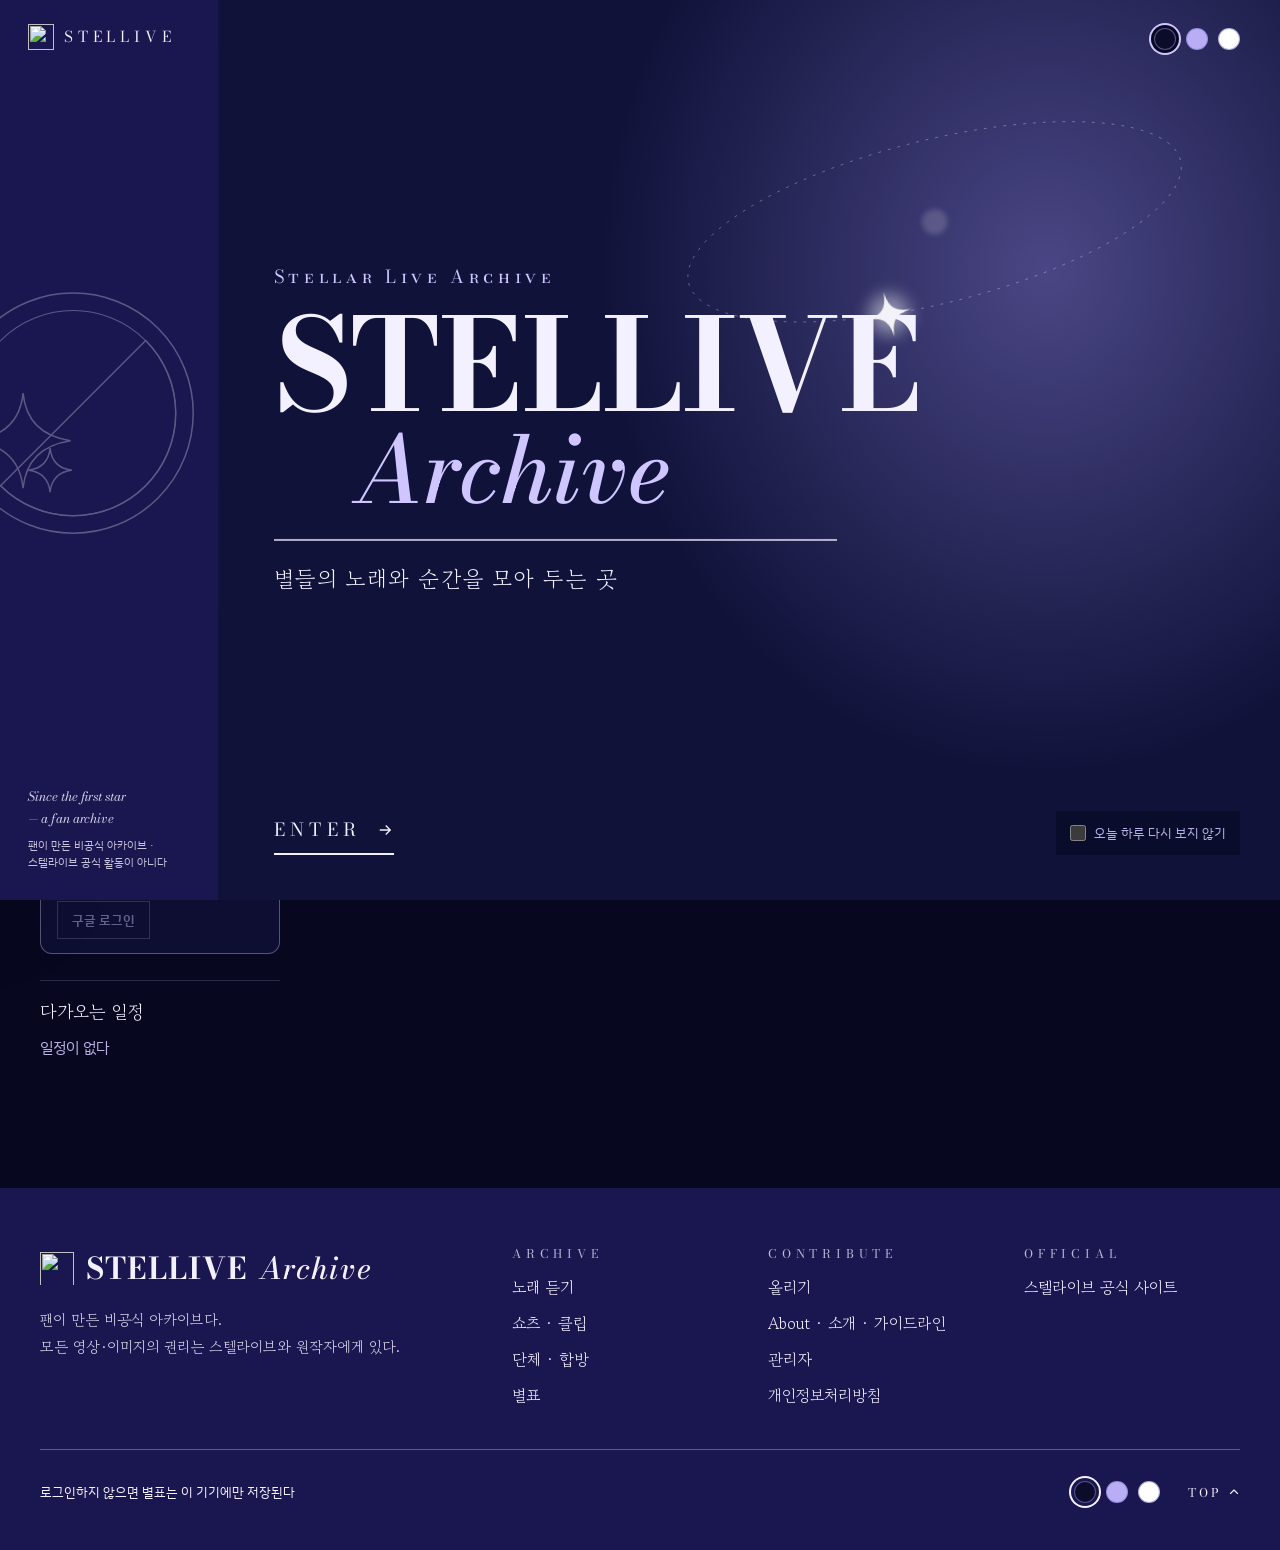
==== index.html @ 8ef8c1c8 "Stars: download starred songs as mp3 zip with m3u8 playlist Co-Authored-By: Claude Opus 5.5 <noreply" ====
<!DOCTYPE html>
<html lang="ko">
<head>
<meta charset="utf-8">
<meta name="viewport" content="width=device-width, initial-scale=1, viewport-fit=cover">
<title>STELLIVE ARCHIVE</title>
<meta name="description" content="팬이 만든 비공식 스텔라이브 아카이브 — 멤버별 커버곡 · 오리곡 · 클립 · 팬아트">
<meta name="theme-color" content="#070820">
<link rel="icon" href="assets/logo.svg" type="image/svg+xml">
<link rel="preconnect" href="https://fonts.googleapis.com">
<link rel="preconnect" href="https://fonts.gstatic.com" crossorigin>
<link href="https://fonts.googleapis.com/css2?family=Bodoni+Moda:ital,opsz,wght@0,6..96,400..900;1,6..96,400..900&family=Gowun+Batang:wght@400;700&family=IBM+Plex+Sans+KR:wght@400;500;600&family=Noto+Sans+KR:wght@400;500;700&display=swap" rel="stylesheet">
<link rel="stylesheet" href="assets/style.css">
<script src="config.js"></script>
<script src="js/common.js"></script>
</head>
<body>
<canvas id="sky" aria-hidden="true"></canvas>
<div id="npGlow" aria-hidden="true"><i></i><i></i></div>

<!-- 첫 화면 (하루 한 번) -->
<section id="intro" hidden aria-label="첫 화면">
  <div class="in-wall">
    <div class="in-brand"><img src="assets/logo.svg" data-img="logo" data-ei="images.logo" data-pos="logo.intro" alt=""><span data-t="brand.name"></span></div>
    <img class="in-crest" id="introCrestImg" alt="" aria-hidden="true" data-ei="images.crest" data-pos="crest" hidden>
    <svg class="in-crest" id="introCrestSvg" data-ei="images.crest" data-pos="crest" viewBox="0 0 100 100" aria-hidden="true"><g fill="none" stroke="currentColor" stroke-width=".6"><circle cx="50" cy="50" r="48"/><circle cx="50" cy="50" r="41" stroke-width=".4"/><path d="M79 21A41 41 0 1 1 21 79Z"/><path d="M30 42Q31.6 58.4 49 61 31.6 63.6 30 80 28.4 63.6 10.5 61 28.4 58.4 30 42Z"/><path d="M40.8 64Q41.6 71.9 49.5 72.8 41.6 73.7 40.8 81.6 40 73.7 32.1 72.8 40 71.9 40.8 64Z"/></g></svg>
    <div class="in-foot">
      <em data-t="intro.wallEn"></em>
      <small data-t="intro.wallKo"></small>
    </div>
  </div>
  <div class="in-sky" id="introSky" data-ei="images.intro"></div>
  <!-- 공전하는 별: 앞(아래)으로 올 때 커지고 밝게, 뒤(위)로 갈 때 작고 흐리게 -->
  <svg class="in-orbit" id="introOrbit" viewBox="0 0 400 200" aria-hidden="true">
    <defs><path id="orbitPath" d="M20 100A180 58 0 1 0 380 100A180 58 0 1 0 20 100"/></defs>
    <use href="#orbitPath" class="orb-line"/>
    <circle class="orb-core" cx="200" cy="100" r="9"/>
    <g>
      <animateMotion dur="16s" repeatCount="indefinite"><mpath href="#orbitPath"/></animateMotion>
      <g>
        <animateTransform attributeName="transform" type="scale" dur="16s" repeatCount="indefinite" values=".7;1.35;.7;.45;.7" keyTimes="0;.25;.5;.75;1" calcMode="spline" keySplines=".4 0 .6 1;.4 0 .6 1;.4 0 .6 1;.4 0 .6 1"/>
        <animate attributeName="opacity" dur="16s" repeatCount="indefinite" values=".75;1;.75;.35;.75" keyTimes="0;.25;.5;.75;1"/>
        <circle class="orb-glow" r="13"/>
        <path class="orb-star" transform="scale(1.45)" d="M0-9C.5-2.5 2.5-.5 9 0 2.5.5.5 2.5 0 9-.5 2.5-2.5.5-9 0-2.5-.5-.5-2.5 0-9Z"/>
      </g>
    </g>
  </svg>
  <div class="in-dots" id="introDots"></div>
  <div class="in-type">
    <span class="sc" data-t="intro.kicker"></span>
    <span class="in-title" data-t="intro.title"></span>
    <span class="in-sub" data-t="intro.sub"></span>
    <i class="in-rule"></i>
    <span class="in-ko" data-t="intro.ko"></span>
  </div>
  <button type="button" class="in-enter" id="enterBtn"><span data-t="intro.enter"></span>
    <svg viewBox="0 0 24 24" aria-hidden="true"><path d="M5 12h14M13 6l6 6-6 6" fill="none" stroke="currentColor" stroke-width="1.8"/></svg>
  </button>
  <label class="in-skip"><input type="checkbox" id="skipToday"><span data-t="intro.skip"></span></label>
</section>

<!-- 왼쪽 벽에 마우스를 대면 목차가 나온다 -->
<div class="edge edge-left" id="edgeLeft" aria-hidden="true"></div>
<button type="button" class="index-tab" id="indexTab" aria-label="목차 열기" aria-controls="drawer"><span data-t="nav.title"></span></button>
<aside id="drawer" aria-label="목차"></aside>

<!-- 위 링크 줄: 오른쪽 위 ☰ 로 연다 -->
<header id="topbar">
  <button type="button" class="icon-btn menu-btn" id="menuBtn" aria-label="목차 열기">
    <svg viewBox="0 0 24 24"><path fill="none" stroke="currentColor" stroke-width="2" stroke-linecap="round" d="M4 7h16M4 12h16M4 17h16"/></svg>
  </button>
  <a class="tb-brand" href="#/"><img src="assets/logo.svg" data-img="logo" alt=""><span data-t="brand.name"></span></a>
  <nav class="tb-links" id="tbLinks"></nav>
  <button type="button" class="btn sm solid tb-up" data-upload="{}" data-t="nav.upload"></button>
</header>

<!-- 왼쪽 위 로고: 누르면 홈 -->
<a class="home-logo" href="#/" aria-label="홈으로"><img src="assets/logo.svg" data-img="logo" data-ei="images.logo" data-pos="logo.home" alt=""></a>

<div class="corner" id="corner">
  <span id="cornerDots"></span>
  <button type="button" class="btn sm line" id="introBtn" title="첫 화면 다시 보기">
    <svg viewBox="0 0 24 24" aria-hidden="true"><path d="M12 2.5c.5 4.8 2.7 8 9.5 9.5-6.8 1.5-9 4.7-9.5 9.5-.5-4.8-2.7-8-9.5-9.5 6.8-1.5 9-4.7 9.5-9.5z" fill="none" stroke="currentColor" stroke-width="1.6" stroke-linejoin="round"/></svg>
    <b data-t="nav.intro"></b>
  </button>
  <button type="button" class="btn sm line burger" id="topBtn" aria-label="링크 줄 열기" aria-expanded="false" aria-controls="topbar">
    <svg viewBox="0 0 24 24" aria-hidden="true"><path fill="none" stroke="currentColor" stroke-width="2" stroke-linecap="round" d="M4 7h16M4 12h16M4 17h16"/></svg>
  </button>
</div>

<main id="view"></main>

<!-- 영상 창 -->
<div id="stage" data-view="mini" data-kind="">
  <div class="stage-bar">
    <button type="button" data-s="page" title="노래 창" aria-label="노래 창으로 크게 보기">⛶</button>
    <button type="button" data-s="big" title="크게" aria-label="크게">⤢</button>
    <button type="button" data-s="mini" title="작게" aria-label="작게">▭</button>
    <button type="button" data-s="hidden" title="숨기기 (소리는 계속)" aria-label="숨기기">—</button>
  </div>
  <div class="stage-body">
    <div id="ytWrap"><div id="ytHost"></div></div>
    <video playsinline controls></video>
    <iframe allow="autoplay; encrypted-media" allowfullscreen title="드라이브 미리보기"></iframe>
    <div class="stage-cover" aria-hidden="true"></div>
  </div>
</div>

<!-- 아래 플레이어 -->
<div id="player" hidden>
  <input id="pSeek" type="range" min="0" max="1000" value="0" aria-label="재생 위치">
  <div class="p-row">
    <div class="p-now">
      <button type="button" id="pThumb" data-p="page" aria-label="노래 창 열기"></button>
      <div data-p="page" class="p-txt"><b id="pTitle"></b><small id="pSub"></small></div>
      <button type="button" class="icon-btn" data-p="fav" title="별표"></button>
    </div>
    <div class="p-ctl">
      <button type="button" class="icon-btn" data-p="shuffle" title="랜덤" aria-label="랜덤"></button>
      <button type="button" class="icon-btn" data-p="prev" title="이전" aria-label="이전"></button>
      <button type="button" class="icon-btn big" data-p="toggle" title="재생/일시정지" aria-label="재생/일시정지"></button>
      <button type="button" class="icon-btn" data-p="next" title="다음" aria-label="다음"></button>
      <button type="button" class="icon-btn on" data-p="repeat" title="전체 반복" aria-label="반복"></button>
    </div>
    <div class="p-side">
      <span id="pSrc"></span>
      <button type="button" class="chip-btn" data-p="prefer"></button>
      <span id="pTime"></span>
      <button type="button" class="icon-btn" data-p="page" title="노래 창" aria-label="노래 창"></button>
      <button type="button" class="icon-btn on" data-p="hide" title="영상 창 보이기/숨기기" aria-label="영상 창"></button>
      <button type="button" class="icon-btn" data-p="queue" title="재생 목록" aria-label="재생 목록"></button>
      <button type="button" class="icon-btn" data-p="close" title="노래 끄고 내리기" aria-label="노래 끄고 내리기"></button>
    </div>
  </div>
</div>
<div id="queue"><div class="q-head"><b data-t="player.queue"></b><span></span></div><ol></ol></div>

<!-- 댓글 창 (쇼츠 · 클립) -->
<aside id="cmPanel" hidden aria-label="댓글"></aside>

<!-- 보기 창 -->
<div class="modal" id="viewer" hidden>
  <div class="modal-box wide" role="dialog" aria-modal="true" aria-label="보기">
    <button type="button" class="icon-btn close" data-close aria-label="닫기"></button>
    <div class="viewer-body"></div>
    <div class="viewer-foot"></div>
  </div>
</div>

<!-- 올리기 창 -->
<div class="modal" id="upload" hidden>
  <form class="modal-box" autocomplete="off" role="dialog" aria-modal="true" aria-labelledby="upH">
    <button type="button" class="icon-btn close" data-close aria-label="닫기"></button>
    <h2 id="upH"><span class="sc">Upload</span><span data-t="upload.title"></span></h2>
    <p class="hint" id="upHint"></p>
    <p class="hint quota" id="upQuota"></p>

    <div class="field"><span data-t="upload.kind"></span><div class="chips" id="upKind"></div></div>
    <div class="field"><span><span data-t="upload.members"></span> <em data-t="upload.membersNote"></em></span><div class="chips" id="upMembers"></div></div>
    <label class="field"><span><span data-t="upload.group"></span> <em data-t="upload.groupNote"></em></span><select id="upGroup"></select></label>
    <label class="field"><span data-t="upload.titleField"></span><input id="upTitle" data-tp="upload.titlePh"></label>

    <fieldset class="sources">
      <legend><span data-t="upload.where"></span> <em data-t="upload.whereNote"></em></legend>
      <label class="field"><span><span data-t="upload.link"></span> <em data-t="upload.linkNote"></em></span><input id="upUrl" type="url" placeholder="https://"></label>
      <label class="field drop"><input id="upFile" type="file" accept="video/*,audio/*,image/*"><span class="drop-txt" data-t="upload.drop"></span></label>
      <label class="field"><span><span data-t="upload.alt"></span> <em data-t="upload.altNote"></em></span><input id="upAlt" type="url" placeholder="https://drive.google.com/file/d/…"></label>
    </fieldset>

    <p class="hint small"><a href="#/about" data-t="upload.rules"></a></p>
    <div class="modal-actions">
      <span class="grow" id="upStatus"></span>
      <button type="submit" class="btn solid" id="upSubmit" data-t="upload.submit"></button>
    </div>
  </form>
</div>

<script src="js/texts.js"></script>
<script src="js/guide.js"></script>
<script src="js/player.js"></script>
<script src="js/dl.js"></script>
<script src="js/app.js"></script>
<script src="js/edit.js"></script>
</body>
</html>
---- assets/style.css ----
/* ══ STELLIVE ARCHIVE ═══════════════════════════════════════
   글꼴: Bodoni Moda (영문·숫자) · Gowun Batang (한글 제목) · IBM Plex Sans KR (본문)
   테마: html[data-theme] = dark(밤하늘) | lavender(라벤더) | white(하양)
   ══════════════════════════════════════════════════════════ */

:root, [data-theme="dark"] {
  --bg: #070820; --fg: #f3f0ff; --dim: #b9b2e6; --mute: #8f88c4; --accent: #cfc6ff;
  --panel: #11123a; --tile: #1f1f52; --line: rgba(207,198,255,.18); --line2: rgba(243,240,255,.32);
  --wall: #1a1650; --wall-fg: #f3f0ff; --btn: #cfc6ff; --btn-fg: #070820;
  --bar: rgba(10,11,38,.95); --today: rgba(207,198,255,.12); --scrim: rgba(7,8,32,.6);
  --star: 255,255,255; --star2: 200,190,255;
  --sky: radial-gradient(60% 80% at 78% 30%, rgba(169,155,255,.38), transparent 70%), #10123a;
  --ink: #ffffff;
  color-scheme: dark;
}
[data-theme="lavender"] {
  --bg: #ebe7ff; --fg: #1d1850; --dim: #423c7c; --mute: #4f4a8a; --accent: #5b4fd6;
  --panel: #f6f4ff; --tile: #dcd6fa; --line: rgba(29,24,80,.16); --line2: rgba(29,24,80,.34);
  --wall: #5e50cf; --wall-fg: #ffffff; --btn: #5e50cf; --btn-fg: #ffffff;
  --bar: rgba(240,237,255,.96); --today: rgba(94,80,207,.14); --scrim: rgba(29,24,80,.45);
  --star: 255,255,255; --star2: 140,125,235;
  --sky: linear-gradient(180deg, #a99bf2 0%, #8fb0ee 60%, #c9d4f7 100%);
  --ink: #000000;
  color-scheme: light;
}
[data-theme="white"] {
  --bg: #fcfbff; --fg: #16143a; --dim: #46427a; --mute: #55518a; --accent: #5b4fd6;
  --panel: #f4f2fb; --tile: #ebe8f6; --line: rgba(22,20,58,.12); --line2: rgba(22,20,58,.28);
  --wall: #5e50cf; --wall-fg: #ffffff; --btn: #5e50cf; --btn-fg: #ffffff;
  --bar: rgba(255,255,255,.96); --today: rgba(94,80,207,.08); --scrim: rgba(22,20,58,.45);
  --star: 169,155,255; --star2: 120,110,230;
  --sky: linear-gradient(180deg, #9a8df0 0%, #84a6ec 60%, #b9c8f6 100%);
  --ink: #000000;
  color-scheme: light;
}
:root {
  --bodoni: 'Bodoni Moda', 'Times New Roman', serif;
  --batang: 'Gowun Batang', serif;
  --sans: 'IBM Plex Sans KR', system-ui, sans-serif;
  --gothic: 'Malgun Gothic', '맑은 고딕', 'Apple SD Gothic Neo', 'Noto Sans KR', sans-serif;
  --player: 0px;
}
body.has-player { --player: 84px; }

/* 테마 전환: 새 테마가 누른 곳에서 부드러운 가장자리의 원으로 번진다 */
@property --vt-r { syntax: '<length>'; inherits: true; initial-value: 0px; }
::view-transition-old(root), ::view-transition-new(root) { animation: none; mix-blend-mode: normal; }
::view-transition-new(root) {
  -webkit-mask-image: radial-gradient(circle at var(--vt-x, 50%) var(--vt-y, 50%), #000 calc(var(--vt-r) - 220px), transparent var(--vt-r));
          mask-image: radial-gradient(circle at var(--vt-x, 50%) var(--vt-y, 50%), #000 calc(var(--vt-r) - 220px), transparent var(--vt-r));
  animation: theme-spread 1.1s cubic-bezier(.45, 0, .25, 1) forwards;
}
@keyframes theme-spread { from { --vt-r: 0px; } to { --vt-r: var(--vt-end, 150vmax); } }

* { box-sizing: border-box; margin: 0; padding: 0; }
html { scroll-behavior: smooth; overflow-x: clip; }
body {
  /* Bodoni 는 글자가 클수록 가는 선이 더 가늘어진다(광학 크기). 작은 글자용 모양으로 고정해 가는 선을 굵게 — 4가 1처럼 안 보이게 */
  font-variation-settings: 'opsz' 10;
  background: var(--bg); color: var(--fg);
  font-family: var(--sans); font-size: 15px; line-height: 1.6;
  -webkit-font-smoothing: antialiased; min-height: 100vh; overflow-x: hidden;
  transition: background-color .3s, color .3s;
}
a { color: inherit; text-decoration: none; }
button { font: inherit; color: inherit; background: none; border: 0; cursor: pointer; }
img { display: block; max-width: 100%; }
svg { width: 1em; height: 1em; display: block; flex: none; }
input, select, textarea { font: inherit; color: inherit; }
[hidden] { display: none !important; }
:focus-visible { outline: 2px solid var(--accent); outline-offset: 2px; }
.grow { flex: 1; }
.muted { color: var(--dim); }

/* 글자 */
.sc { font-family: var(--bodoni); font-variant: small-caps; letter-spacing: .26em; font-size: 14px; color: var(--accent); display: block; }
.kk { font-family: var(--bodoni); font-size: 12px; letter-spacing: .4em; color: var(--dim); }
.bd { font-family: var(--bodoni); }
.it { font-family: var(--bodoni); font-style: italic; }
.ko { font-family: var(--batang); }
.heavy { font-weight: 700; font-variation-settings: 'opsz' 10; }

#sky { position: fixed; inset: 0; width: 100vw; height: 100vh; z-index: -1; pointer-events: none; }

/* ── 버튼 ── */
.btn {
  display: inline-flex; align-items: center; justify-content: center; gap: 8px;
  min-height: 44px; padding: 0 20px; font-weight: 600; font-size: 14px; white-space: nowrap;
  border: 1px solid var(--line2); transition: background .15s, color .15s, transform .1s;
}
.btn:hover { background: var(--today); }
.btn:active { transform: scale(.98); }
.btn.sm { min-height: 38px; padding: 0 14px; font-size: 13px; }
.btn.solid { background: var(--btn); color: var(--btn-fg); border-color: var(--btn); }
.btn.solid:hover { filter: brightness(1.08); }
.btn.line b { font-family: var(--bodoni); font-weight: 400; letter-spacing: .24em; font-size: 12px; }
.btn.line span { font-size: 12px; font-weight: 400; }
.btn:disabled { opacity: .5; cursor: default; }
.btn svg { font-size: 15px; }
.icon-btn { display: inline-grid; place-items: center; width: 40px; height: 40px; border-radius: 50%; color: var(--dim); font-size: 18px; transition: background .15s, color .15s; }
.icon-btn:hover { background: var(--today); color: var(--fg); }
.icon-btn.sm { width: 34px; height: 34px; font-size: 15px; }
.icon-btn.on { color: var(--accent); }

/* 테마 동그라미 */
.dots { display: inline-flex; align-items: center; gap: 10px; }
.dot { width: 22px; height: 22px; border-radius: 50%; border: 1px solid rgba(128,120,200,.6); transition: box-shadow .2s, transform .2s; }
.dot:hover { transform: scale(1.12); }
.dot[aria-pressed="true"] { box-shadow: 0 0 0 3px var(--bg), 0 0 0 5px var(--accent); }
.dot-dark { background: #0b0c2a; }
.dot-lavender { background: #b9aef5; }
.dot-white { background: #ffffff; }

/* ══ 첫 화면 ══ */
#intro {
  position: fixed; inset: 0; z-index: 90; display: flex; overflow: hidden;
  background: var(--bg); color: var(--fg); min-height: 520px;
  transition: transform 1.4s cubic-bezier(.65,0,.35,1), opacity 1.2s ease;
}
#intro.leaving { transform: translateX(-40%); opacity: 0; pointer-events: none; }
.in-wall {
  width: clamp(180px, 17vw, 320px); flex: none; position: relative; overflow: hidden;
  background: var(--wall); color: var(--wall-fg);
  display: flex; flex-direction: column; justify-content: space-between; padding: 24px 28px 28px;
}
.in-brand { display: flex; align-items: center; gap: 10px; font-family: var(--bodoni); font-size: 15px; letter-spacing: .32em; }
.in-brand img { width: 26px; height: 26px; }
.in-crest { position: absolute; left: -24%; top: 32%; width: 115%; height: auto; opacity: .3; pointer-events: none; }
.in-foot { display: flex; flex-direction: column; gap: 8px; position: relative; }
.in-foot em { font-family: var(--bodoni); font-size: 13px; line-height: 1.7; opacity: .85; }
.in-foot small { font-size: 11px; line-height: 1.6; opacity: .8; }
.in-sky { flex: 1; position: relative; background: var(--sky); background-size: cover; background-position: center; }
[data-theme="white"] .in-sky:not(.has-img) { background: radial-gradient(55% 60% at 80% 35%, rgba(169,155,255,.18), transparent 70%), #fcfbff; }
.in-sky.has-img::after { content: ''; position: absolute; inset: 0; background: linear-gradient(90deg, var(--scrim), transparent 60%); }
.in-dots { position: absolute; right: 40px; top: 28px; z-index: 2; }
.in-orbit { position: absolute; right: 5%; top: 9%; width: min(44vw, 78vh); height: auto; transform: rotate(-14deg); pointer-events: none; color: var(--accent); overflow: visible; }
[data-theme="dark"] .in-orbit, [data-theme="lavender"] .in-orbit { color: #fff; }
.orb-line { fill: none; stroke: currentColor; stroke-width: .6; stroke-dasharray: 2 5; opacity: .35; }
.orb-core { fill: currentColor; opacity: .16; filter: blur(2px); }
.orb-glow { fill: currentColor; opacity: .18; filter: blur(4px); }
.orb-star { fill: currentColor; filter: drop-shadow(0 0 4px currentColor); }
#intro.leaving .in-orbit { opacity: 0; transition: opacity .6s; }
@media (max-width: 820px) { .in-orbit { width: 80vw; right: -6%; top: 6%; } }
.in-type {
  --t: min(10vw, 19vh);
  position: absolute; left: calc(clamp(180px, 17vw, 320px) + 56px); top: 50%; transform: translateY(-56%);
  display: flex; flex-direction: column; z-index: 1;
}
.in-type .sc { font-size: max(14px, min(1.4vw, 2.6vh)); }
.in-title { font-family: var(--bodoni); font-weight: 700; font-variation-settings: 'opsz' 10; font-size: var(--t); line-height: .92; letter-spacing: -.005em; margin-top: 1.6vh; }
.in-sub { font-family: var(--bodoni); font-style: italic; font-weight: 500; font-variation-settings: 'opsz' 10; font-size: calc(var(--t) * .72); line-height: 1; color: var(--accent); margin-left: calc(var(--t) * .64); }
.in-rule { display: block; width: calc(var(--t) * 4.4); max-width: 70vw; height: 2px; background: var(--fg); opacity: .7; margin-top: 2.6vh; }
.in-ko { font-family: var(--batang); font-size: max(16px, min(1.75vw, 3.1vh)); margin-top: 2.2vh; letter-spacing: .04em; }
.in-enter {
  position: absolute; left: calc(clamp(180px, 17vw, 320px) + 56px); bottom: 5vh; z-index: 1;
  display: inline-flex; align-items: center; gap: 14px; min-height: 48px;
  font-family: var(--bodoni); font-size: 18px; letter-spacing: .3em; border-bottom: 2px solid currentColor;
}
.in-enter svg { font-size: 18px; transition: transform .2s; }
.in-enter:hover svg { transform: translateX(6px); }
.in-skip {
  position: absolute; right: 40px; bottom: 5vh; z-index: 1; display: inline-flex; align-items: center; gap: 8px;
  min-height: 44px; padding: 0 14px; font-size: 13px; color: var(--dim);
  background: color-mix(in srgb, var(--bg) 55%, transparent); cursor: pointer;
}
.in-skip input { accent-color: var(--accent); width: 16px; height: 16px; }

/* ══ 가장자리 메뉴 ══ */
.edge { position: fixed; z-index: 45; }
.edge-left { left: 0; top: 0; bottom: 0; width: 14px; }
.index-tab {
  position: fixed; left: 0; top: 38vh; z-index: 46; width: 28px; height: 132px;
  background: var(--wall); color: var(--wall-fg); display: grid; place-items: center; transition: width .2s;
}
.index-tab:hover { width: 34px; }
.index-tab span { writing-mode: vertical-rl; font-family: var(--bodoni); font-size: 12px; letter-spacing: .4em; }

/* 목차 */
#drawer {
  position: fixed; left: 0; top: 0; bottom: 0; z-index: 70; width: 400px; max-width: 88vw;
  color: var(--wall-fg); display: flex; flex-direction: column; overflow-y: auto; overscroll-behavior: contain; scrollbar-width: thin;
  background:
    radial-gradient(1.4px 1.4px at 18% 22%, rgba(255,255,255,.7), transparent), radial-gradient(1px 1px at 72% 12%, rgba(255,255,255,.6), transparent),
    radial-gradient(1.2px 1.2px at 84% 48%, rgba(255,255,255,.6), transparent), radial-gradient(1px 1px at 30% 78%, rgba(255,255,255,.5), transparent),
    radial-gradient(120% 50% at 100% 0%, rgba(255,255,255,.14), transparent 60%),
    var(--wall);
  transform: translateX(-102%); transition: transform .45s cubic-bezier(.4,0,.2,1);
  box-shadow: 30px 0 80px rgba(0,0,0,.28);
}
#drawer.open { transform: none; }
.dr-head { display: flex; align-items: center; gap: 12px; padding: 26px 24px 22px 32px; border-bottom: 1px solid rgba(255,255,255,.18); }
.dr-head img { width: 34px; height: 34px; }
.dr-head div { display: flex; flex-direction: column; line-height: 1.2; }
.dr-head b { font-family: var(--bodoni); font-weight: 600; font-size: 17px; letter-spacing: .3em; }
.dr-head small { font-family: var(--bodoni); font-size: 10px; letter-spacing: .5em; opacity: .7; }
.dr-head .icon-btn { margin-left: auto; color: var(--wall-fg); }
.dr-head .icon-btn:hover { background: rgba(255,255,255,.12); }
.dr-nav { display: flex; flex-direction: column; padding: 16px 16px 8px; }
.dr-nav a { display: grid; grid-template-columns: 34px 1fr auto; align-items: baseline; gap: 8px; padding: 10px 16px; transition: background .2s, padding .25s; }
.dr-nav a .no { font-family: var(--bodoni); font-size: 13px; opacity: .6; }
.dr-nav a .ko { font-family: var(--batang); font-size: 22px; }
.dr-nav a .en { font-family: var(--bodoni); font-style: italic; font-size: 14px; opacity: .7; }
.dr-nav a:hover { background: rgba(255,255,255,.08); padding-left: 22px; }
.dr-nav a.on { background: rgba(255,255,255,.14); }
.dr-nav a.on .no { opacity: 1; }
.dr-k { display: flex; align-items: center; gap: 12px; padding: 18px 32px 6px; font-family: var(--bodoni); font-size: 11px; letter-spacing: .45em; opacity: .75; }
.dr-k::after { content: ''; flex: 1; height: 1px; background: currentColor; opacity: .35; }
.dr-gens { display: flex; flex-direction: column; padding: 0 24px 0 32px; }
.dr-g { display: grid; grid-template-columns: 70px 1fr; gap: 14px; padding: 14px 0; border-bottom: 1px solid rgba(255,255,255,.12); }
.dr-g:last-child { border-bottom: 0; }
.dr-gh { display: flex; flex-direction: column; line-height: 1.1; }
.dr-gh b { font-family: var(--bodoni); font-weight: 400; font-size: 28px; color: color-mix(in srgb, var(--g, #fff) 55%, #fff); }
.dr-gh i { font-family: var(--bodoni); font-size: 13px; opacity: .8; margin-top: 2px; }
.dr-ms { display: flex; flex-wrap: wrap; gap: 6px; align-content: flex-start; }
.dr-m { display: inline-flex; align-items: center; gap: 7px; min-height: 34px; padding: 0 12px 0 8px; border: 1px solid rgba(255,255,255,.24); border-radius: 999px; font-family: var(--batang); font-size: 15px; transition: background .15s, border-color .15s; }
.dr-m::before { content: ''; width: 10px; height: 10px; border-radius: 50%; background: var(--c); box-shadow: 0 0 0 2px rgba(255,255,255,.25); }
.dr-m:hover { background: rgba(255,255,255,.12); border-color: rgba(255,255,255,.5); }
.dr-m.on { background: var(--wall-fg); color: var(--wall); border-color: var(--wall-fg); }
.dr-foot { margin-top: auto; padding: 18px 24px 24px 32px; padding-bottom: calc(24px + var(--player)); border-top: 1px solid rgba(255,255,255,.18); display: flex; flex-direction: column; gap: 14px; }
.dr-foot .row { display: flex; align-items: center; gap: 10px; flex-wrap: wrap; }
.dr-foot .dot[aria-pressed="true"] { box-shadow: 0 0 0 3px var(--wall), 0 0 0 5px var(--wall-fg); }
#drawer .btn.solid { background: var(--wall-fg); color: var(--wall); border-color: var(--wall-fg); }
#drawer .btn.line { border-color: rgba(255,255,255,.4); color: var(--wall-fg); }
.me { display: flex; align-items: center; gap: 8px; font-size: 13px; }
.me img { width: 26px; height: 26px; border-radius: 50%; }
.tiny { font-size: 12px; opacity: .8; text-decoration: underline; text-underline-offset: 3px; }

/* 위 링크 줄 */
#topbar {
  position: fixed; left: 0; right: 0; top: 0; z-index: 60;
  display: flex; align-items: center; gap: 8px 28px; flex-wrap: wrap; padding: 14px 380px 14px 88px;
  background: var(--bar); border-bottom: 1px solid var(--line); backdrop-filter: blur(12px);
  transform: translateY(-102%); transition: transform .35s cubic-bezier(.4,0,.2,1);
}
#topbar.open { transform: none; }
.tb-brand { font-family: var(--bodoni); font-size: 15px; letter-spacing: .32em; margin-right: auto; display: inline-flex; align-items: center; gap: 10px; }
.tb-brand img { display: none; width: 30px; height: 30px; }
.tb-links { display: flex; flex-wrap: wrap; gap: 4px 26px; }
.tb-links a { font-family: var(--bodoni); font-size: 14px; letter-spacing: .22em; min-height: 40px; display: inline-flex; align-items: center; border-bottom: 1px solid transparent; text-transform: uppercase; }
.tb-links a:hover, .tb-links a.on { border-bottom-color: currentColor; }
.menu-btn { display: none; }

/* 왼쪽 위 로고 (누르면 홈) */
.home-logo { position: fixed; left: 20px; top: 14px; z-index: 66; width: 48px; height: 48px; display: grid; place-items: center; border-radius: 50%; transition: transform .3s cubic-bezier(.2,.8,.3,1.4); }
.home-logo img { width: 40px; height: 40px; filter: drop-shadow(0 2px 10px rgba(120,110,230,.45)); }
.home-logo:hover { transform: rotate(-14deg) scale(1.08); }

/* 오른쪽 위: 테마 · INTRO · ☰ */
.corner { position: fixed; right: 24px; top: 16px; z-index: 65; display: flex; align-items: center; gap: 10px; }
.corner .dots { margin-right: 8px; padding: 6px 10px; background: color-mix(in srgb, var(--bg) 70%, transparent); border-radius: 999px; backdrop-filter: blur(8px); }
.corner .btn { background: color-mix(in srgb, var(--bg) 75%, transparent); backdrop-filter: blur(8px); }
.corner .burger { width: 44px; padding: 0; }
.corner .burger[aria-expanded="true"] { background: var(--btn); color: var(--btn-fg); border-color: var(--btn); }

/* ══ 본문 틀 ══ */
#view {
  max-width: 1360px; margin: 0 auto; padding: 88px 40px calc(80px + var(--player));
  display: flex; flex-direction: column; gap: 88px;
}
.sec-h { display: flex; align-items: baseline; flex-wrap: wrap; gap: 8px 18px; }
.sec-h .ko { font-size: 26px; font-weight: 700; }
.sec-h .note { font-size: 13px; color: var(--dim); }
.rule-top { border-top: 2px solid var(--fg); }

/* ══ 홈: 배너 ══ */
.banner { position: relative; min-height: clamp(280px, 25vw, 420px); overflow: hidden; background: var(--sky); background-size: cover; background-position: center; color: #fff; display: flex; align-items: flex-end; }
.banner::before { content: ''; position: absolute; inset: 0; pointer-events: none;
  background-image: radial-gradient(1.8px 1.8px at 10% 20%, #fff, transparent), radial-gradient(1.2px 1.2px at 24% 70%, #fff, transparent), radial-gradient(1.8px 1.8px at 41% 30%, #fff, transparent), radial-gradient(1.2px 1.2px at 58% 80%, #fff, transparent), radial-gradient(1.8px 1.8px at 72% 18%, #fff, transparent), radial-gradient(1.2px 1.2px at 86% 55%, #fff, transparent), radial-gradient(1.8px 1.8px at 94% 12%, #fff, transparent); }
.banner.has-img::before { display: none; }
.bn-in { position: relative; width: 100%; padding: 90px 40px 32px; background: linear-gradient(180deg, transparent, rgba(7,8,32,.62)); display: flex; flex-wrap: wrap; align-items: flex-end; gap: 24px; }
.bn-t { flex: 999 1 420px; display: flex; flex-direction: column; }
.bn-t .sc { color: #fff; opacity: .85; }
.bn-t h1 { font-family: var(--bodoni); font-weight: 700; font-variation-settings: 'opsz' 10; font-size: clamp(56px, 6vw, 96px); line-height: .95; margin-top: 8px; }
.bn-t p { font-family: var(--batang); font-size: 18px; margin-top: 12px; }
.bn-stats { flex: 1 1 300px; display: grid; grid-template-columns: repeat(2, minmax(0, 1fr)) auto; gap: 16px; align-items: end; border-top: 2px solid #fff; padding-top: 14px; }
.bn-stats div { display: flex; flex-direction: column; }
.bn-stats b { font-family: var(--bodoni); font-weight: 400; font-size: 36px; line-height: 1; }
.bn-stats small { font-size: 12px; margin-top: 6px; opacity: .85; }
.cafe { width: 56px; height: 56px; display: grid; place-items: center; border-radius: 50%; background: rgba(255,255,255,.14); border: 1px solid rgba(255,255,255,.6); transition: transform .2s, background .2s; }
.cafe:hover { transform: rotate(-12deg) scale(1.06); background: rgba(255,255,255,.26); }
.cafe img { width: 38px; height: 38px; }

/* ══ 캘린더 ══ */
.cal { display: flex; flex-wrap: wrap; gap: 48px; }
.cal-side { flex: 1 1 240px; display: flex; flex-direction: column; gap: 10px; }
.cal-month { font-family: var(--bodoni); font-size: clamp(110px, 10vw, 160px); line-height: .85; }
.cal-ym { font-family: var(--bodoni); font-style: italic; font-size: 28px; }
.cal-nav { display: flex; gap: 6px; align-items: center; margin-top: 4px; }
.cal-side h3 { font-family: var(--batang); font-weight: 400; font-size: 18px; margin-top: 16px; padding-top: 16px; border-top: 1px solid var(--line); }
.up-list { list-style: none; display: flex; flex-direction: column; max-height: 360px; overflow-y: auto; }
.up-list li { display: flex; gap: 14px; align-items: baseline; padding: 9px 0; border-bottom: 1px solid var(--line); }
.up-list .d { font-family: var(--bodoni); font-size: 21px; min-width: 64px; }
.up-list .t { font-size: 14px; color: var(--dim); display: flex; flex-direction: column; }
.up-list .t em { font-style: normal; font-size: 11px; color: var(--c, var(--accent)); }
.up-list a:hover { text-decoration: underline; }
.cal-main { flex: 999 1 560px; min-width: 0; display: flex; flex-direction: column; gap: 6px; }
.cal-dow, .cal-grid { display: grid; grid-template-columns: repeat(7, minmax(0, 1fr)); gap: 6px; }
.cal-dow span { font-family: var(--bodoni); font-size: 12px; letter-spacing: .2em; color: var(--dim); }
.cd { min-height: 76px; padding: 8px; text-align: left; display: flex; flex-direction: column; gap: 4px; border-top: 1px solid var(--line); overflow: hidden; transition: background .15s; }
.cd:not(.blank):hover { background: var(--today); }
.cd .n { font-family: var(--bodoni); font-size: 18px; line-height: 1.1; }
.cd.today { border-top-color: var(--fg); background: var(--today); }
.cd.pick { border-top: 2px solid var(--accent); }
.ev { font-size: 11px; line-height: 1.4; padding: 1px 6px; align-self: flex-start; max-width: 100%; white-space: nowrap; overflow: hidden; text-overflow: ellipsis; background: var(--c, var(--btn)); color: #12112e; }
.ev.more { background: none; color: var(--dim); padding: 0; }
.cal-big .cd { min-height: 108px; }

/* 생일 */
.cd { position: relative; }
.cd.bday {
  isolation: isolate;
  background: linear-gradient(160deg, color-mix(in srgb, var(--c) 34%, transparent), color-mix(in srgb, var(--c) 8%, transparent) 75%);
  border-top: 0; box-shadow: inset 0 0 0 1px color-mix(in srgb, var(--c) 55%, transparent), 0 6px 22px color-mix(in srgb, var(--c) 22%, transparent);
  border-radius: 10px;
}
.cd.bday > * { position: relative; z-index: 1; }
/* 프로필 사진이 오른쪽에서 스며 나온다 */
.cd.bday > .bd-img { position: absolute; inset: 0 0 0 30%; z-index: 0; background: center 18% / cover no-repeat; border-radius: 0 10px 10px 0;
  -webkit-mask-image: linear-gradient(to right, transparent, #000 55%); mask-image: linear-gradient(to right, transparent, #000 55%); opacity: .9; transition: transform .4s; }
.cd.bday:hover > .bd-img { transform: scale(1.05); }
.cd.bday .n { font-weight: 700; color: var(--c); text-shadow: 0 0 12px color-mix(in srgb, var(--c) 55%, transparent); }
[data-theme="white"] .cd.bday .n, [data-theme="lavender"] .cd.bday .n { color: color-mix(in srgb, var(--c) 72%, #000); text-shadow: 0 0 10px #fff; }
.cd.bday:hover { background-color: color-mix(in srgb, var(--c) 14%, transparent); }
/* Happy Birthday · 이름 */
.cd.bday > .bd-cap { position: absolute; left: 8px; right: 8px; bottom: 6px; display: flex; flex-direction: column; line-height: 1.1; pointer-events: none; }
.bd-cap em { font-family: var(--bodoni); font-style: italic; font-weight: 600; font-size: 12px; letter-spacing: .02em; color: var(--c); text-shadow: 0 0 6px var(--bg), 0 0 2px var(--bg); }
.bd-cap b { font-family: var(--batang); font-weight: 700; font-size: 14px; color: var(--fg); text-shadow: 0 0 8px var(--bg), 0 0 3px var(--bg); overflow: hidden; text-overflow: ellipsis; white-space: nowrap; }
[data-theme="white"] .bd-cap em, [data-theme="lavender"] .bd-cap em { color: color-mix(in srgb, var(--c) 70%, #000); }
.cal-big .bd-cap em { font-size: 14px; }
.cal-big .bd-cap b { font-size: 16px; }
/* 반짝이 */
.cd.bday > .bd-sp { position: absolute; top: 6px; right: 7px; width: 15px; height: 15px; color: #fff; filter: drop-shadow(0 0 5px var(--c)); animation: bd-twinkle 2.6s ease-in-out infinite; }
.bd-sp svg { width: 100%; height: 100%; }
@keyframes bd-twinkle { 0%, 100% { opacity: .4; transform: scale(.7) rotate(0); } 50% { opacity: 1; transform: scale(1.2) rotate(25deg); } }
/* 색종이: 멤버 색 · 흰색 · 금색 조각이 천천히 떠오른다 */
.cd.bday > .bd-conf { position: absolute; inset: 0; z-index: 0; overflow: hidden; border-radius: 10px; pointer-events: none; }
.bd-conf i { position: absolute; bottom: -8px; width: 5px; height: 8px; border-radius: 1px; background: var(--c); opacity: 0; animation: bd-rise 5.5s linear infinite; }
.bd-conf i:nth-child(1) { left: 12%; animation-delay: 0s; }
.bd-conf i:nth-child(2) { left: 34%; animation-delay: 1.4s; background: #fff; width: 4px; height: 4px; border-radius: 50%; }
.bd-conf i:nth-child(3) { left: 55%; animation-delay: 2.6s; background: #f3c969; }
.bd-conf i:nth-child(4) { left: 74%; animation-delay: .7s; background: #fff; width: 3px; height: 3px; border-radius: 50%; }
.bd-conf i:nth-child(5) { left: 88%; animation-delay: 3.6s; }
@keyframes bd-rise { 0% { transform: translateY(0) rotate(0); opacity: 0; } 15% { opacity: .9; } 85% { opacity: .7; } 100% { transform: translateY(-120px) rotate(320deg); opacity: 0; } }
.cd.bday.today { animation: bd-glow 2.6s ease-in-out infinite; }
@keyframes bd-glow { 50% { box-shadow: inset 0 0 0 1.5px var(--c), 0 0 28px color-mix(in srgb, var(--c) 70%, transparent); } }
/* 다가오는 일정의 생일 */
.up-list li.up-bd { align-items: center; padding: 10px 10px; margin: 2px 0; border-bottom: 0; border-radius: 10px;
  background: linear-gradient(100deg, color-mix(in srgb, var(--c) 26%, transparent), transparent 85%); box-shadow: inset 3px 0 0 var(--c); }
.up-list li.up-bd .av { width: 34px; height: 34px; box-shadow: 0 0 0 2px var(--bg), 0 0 0 4px var(--c), 0 0 14px var(--c); }
.up-list li.up-bd .t em { font-family: var(--bodoni); font-style: italic; font-size: 13px; font-weight: 600; }
.up-list li.up-bd .d { color: var(--c); }
[data-theme="white"] .up-list li.up-bd .d, [data-theme="lavender"] .up-list li.up-bd .d { color: color-mix(in srgb, var(--c) 72%, #000); }
@media (prefers-reduced-motion: reduce) { .bd-sp, .cd.bday.today, .bd-conf i { animation: none; } }

/* ══ 멤버 (기수별) ══ */
.gen { display: flex; flex-wrap: wrap; gap: 32px; border-top: 1px solid var(--line2); padding-top: 28px; }
.gen + .gen { margin-top: -50px; } /* 기수끼리는 붙여서 (본문 간격 88px → 38px) */
.gen-h { flex: 1 1 200px; display: flex; flex-direction: column; gap: 4px; }
.gen-h b { font-family: var(--bodoni); font-weight: 400; font-size: 72px; line-height: .9; color: var(--g); }
.gen-h i { font-family: var(--bodoni); font-size: 30px; }
.gen-h span { font-family: var(--batang); font-size: 15px; color: var(--dim); }
.gen-h .grad-t { font-family: var(--bodoni); font-size: 52px; letter-spacing: .06em; line-height: .95; color: var(--dim); }
.gen-cards { flex: 999 1 600px; display: flex; flex-wrap: wrap; gap: 20px; }
.mcard { width: 190px; display: flex; flex-direction: column; gap: 10px; }
.mc-img { position: relative; height: 260px; background: var(--c); overflow: hidden; transition: transform .35s cubic-bezier(.2,.8,.3,1); }
.mcard:hover .mc-img { transform: translateY(-6px); }
.mc-en { position: absolute; right: 8px; top: 12px; writing-mode: vertical-rl; font-family: var(--bodoni); font-size: 13px; letter-spacing: .32em; color: rgba(7,8,32,.62); }
.mc-img.has-img .mc-en { color: #fff; text-shadow: 0 1px 6px rgba(0,0,0,.5); }
.mc-ini { position: absolute; left: 14px; bottom: 6px; font-family: var(--batang); font-size: 64px; font-weight: 700; color: rgba(7,8,32,.18); line-height: 1; }
.mc-cap { display: flex; align-items: baseline; justify-content: space-between; gap: 8px; }
.mc-cap b { font-family: var(--batang); font-size: 22px; }
.mc-cap i { font-family: var(--bodoni); font-size: 14px; color: var(--dim); }
.mc-links { display: flex; gap: 2px; margin-top: -6px; }
.lk { width: 32px; height: 32px; display: grid; place-items: center; color: var(--dim); font-size: 15px; transition: color .15s, transform .15s; }
.lk:hover { color: var(--fg); transform: translateY(-2px); }
.lk.off { opacity: .3; pointer-events: none; }
/* 편집 모드: 비어 있는 링크도 눌러서 넣을 수 있게 */
body.editing [data-link] { pointer-events: auto; outline: 1px dashed var(--accent); outline-offset: 2px; cursor: pointer; }
body.editing .lk.off, body.editing .pf-links .off { opacity: .55; }
.mcard.grad .mc-img { background: var(--tile); border: 1px solid var(--line2); }
.mcard.grad .mc-en { color: var(--dim); }
.mcard.grad .mc-cap b { color: var(--dim); }

/* ══ 맨 아래 ══ */
.foot { background: var(--wall); color: var(--wall-fg); margin: 40px calc(50% - 50vw) calc(-80px - var(--player)); padding-bottom: var(--player); }
.foot-in { max-width: 1360px; margin: 0 auto; padding: 56px 40px 36px; display: flex; flex-direction: column; gap: 36px; }
.foot-top { display: flex; flex-wrap: wrap; gap: 40px; }
.foot-brand { flex: 2 1 360px; display: flex; flex-direction: column; gap: 14px; }
.foot-brand div { display: flex; align-items: center; gap: 12px; font-family: var(--bodoni); font-weight: 700; font-variation-settings: 'opsz' 10; font-size: 30px; letter-spacing: .04em; }
.foot-brand div img { width: 34px; height: 34px; }
.foot-brand div i { font-weight: 500; }
.foot-brand p { font-family: var(--batang); font-size: 15px; line-height: 1.8; opacity: .88; }
.foot nav { flex: 1 1 180px; display: flex; flex-direction: column; }
.foot nav .kk { color: inherit; opacity: .75; margin-bottom: 6px; }
.foot nav a { font-family: var(--batang); font-size: 16px; min-height: 36px; display: flex; align-items: center; }
.foot nav a:hover { text-decoration: underline; text-underline-offset: 4px; }
.foot-bot { display: flex; flex-wrap: wrap; align-items: center; gap: 14px 28px; border-top: 1px solid rgba(255,255,255,.3); padding-top: 20px; font-size: 13px; }
.foot-bot .dots { margin-left: auto; }
.foot-bot .dot[aria-pressed="true"] { box-shadow: 0 0 0 3px var(--wall), 0 0 0 5px var(--wall-fg); }
.foot-bot a { font-family: var(--bodoni); letter-spacing: .24em; font-size: 12px; min-height: 44px; display: inline-flex; align-items: center; gap: 6px; }

/* ══ 멤버 프로필 ══ */
.pf-nav { display: flex; align-items: center; justify-content: space-between; gap: 16px; font-family: var(--bodoni); font-size: 13px; letter-spacing: .24em; color: var(--dim); margin-bottom: -48px; }
.pf-nav a { min-height: 44px; display: inline-flex; align-items: center; gap: 10px; }
.pf-nav a:hover { color: var(--fg); }
.pf-card { display: flex; flex-wrap: wrap; background: var(--panel); border: 1px solid var(--line); overflow: hidden; }
.pf-left { flex: 1 1 440px; position: relative; min-height: min(620px, calc(100vh - 190px)); display: flex; }
.pf-strip { width: 116px; flex: none; background: var(--c); display: flex; align-items: center; justify-content: center; overflow: hidden; }
.pf-strip span { writing-mode: vertical-rl; transform: rotate(180deg); font-family: var(--bodoni); font-weight: 700; font-variation-settings: 'opsz' 10; font-size: 88px; letter-spacing: .06em; line-height: 1; color: #121238; white-space: nowrap; }
.pf-art { flex: 1; position: relative; background: var(--sky); overflow: hidden; }
[data-theme="dark"] .pf-art { background: radial-gradient(70% 60% at 60% 30%, color-mix(in srgb, var(--c) 35%, transparent), transparent 70%), #1b1a4e; }
.pf-art .ph { position: absolute; inset: 40px 24px 0 -40px; display: grid; place-items: center; font-family: var(--batang); font-size: 180px; font-weight: 700; color: rgba(255,255,255,.18); }
.pf-art .ci { position: absolute; left: 24px; bottom: 26px; font-family: var(--bodoni); font-size: 13px; letter-spacing: .4em; line-height: 1.6; color: #fff; text-shadow: 0 1px 8px rgba(0,0,0,.35); }
.pf-right { flex: 999 1 520px; min-width: 0; padding: 36px 40px 32px; display: flex; flex-wrap: wrap; gap: 28px; align-items: flex-start; container-type: inline-size; }
/* 정보(왼쪽)와 팬아트 2×2(오른쪽)를 나란히 — 크롬북 한 화면에 다 들어오게. 좁으면 팬아트가 아래로 4칸 */
.pf-info { flex: 1 1 340px; min-width: 0; display: flex; flex-direction: column; gap: 16px; container-type: inline-size; }
.pf-right > .mini { flex: 0 1 280px; grid-template-columns: repeat(2, minmax(0, 1fr)); }
@container (max-width: 640px) { .pf-right > .mini { flex-basis: 100%; grid-template-columns: repeat(4, minmax(0, 1fr)); } }
.pf-name { font-family: var(--bodoni); font-weight: 700; font-variation-settings: 'opsz' 10; font-size: clamp(60px, 5.6vw, 100px); line-height: .9; letter-spacing: .01em; text-transform: uppercase; }
.pf-unit { display: flex; align-items: center; gap: 14px; margin-top: 10px; }
.pf-unit::before { content: ''; flex: 1; height: 1px; background: var(--fg); }
.pf-unit i { font-family: var(--bodoni); font-size: 20px; }
.pf-ko { display: flex; align-items: center; gap: 18px; flex-wrap: wrap; }
.pf-ko b { font-family: var(--batang); font-size: 28px; }
.pf-ko .tag { margin-left: auto; }
.pf-ko .tag b { font-family: inherit; font-size: inherit; }
/* 정보 칸 */
.spec { display: grid; grid-template-columns: repeat(4, minmax(0, 1fr)); border-top: 1px solid var(--line2); }
.spec > div { padding: 8px 10px 8px 0; border-bottom: 1px solid var(--line); min-width: 0; }
.spec dt { font-size: 11px; color: var(--dim); white-space: nowrap; overflow: hidden; text-overflow: ellipsis; }
.spec dt i { font-family: var(--bodoni); font-style: italic; opacity: .8; margin-left: 2px; }
.spec dd { font-family: var(--batang); font-size: 16px; line-height: 1.35; margin-top: 2px; overflow-wrap: anywhere; }
.spec dd.oshi { font-size: 20px; line-height: 1.1; }
@container (max-width: 330px) { .spec { grid-template-columns: repeat(2, minmax(0, 1fr)); } }
/* 창 모드처럼 세로가 짧은 화면: 위 여백과 이름을 줄여서 한 화면에 더 들어오게 */
@media (max-height: 760px) and (min-width: 821px) {
  .pf-nav { margin-top: -40px; }
  .pf-name { font-size: clamp(52px, 4.6vw, 80px); }
  .pf-right { padding-top: 26px; padding-bottom: 24px; }
  .pf-info { gap: 12px; }
  .summary h3 { font-size: 19px; margin-bottom: 6px; }
}
.sw { display: flex; gap: 6px; }
.sw span { width: 22px; height: 22px; }
.tags { display: flex; flex-direction: column; gap: 8px; align-items: flex-start; }
.tag { display: flex; }
.tag::before { content: ''; width: 10px; background: var(--c); }
.tag span { padding: 6px 12px; background: var(--fg); color: var(--bg); font-size: 14px; white-space: nowrap; }
.tag b { font-weight: 600; margin-right: 10px; }
.summary h3 { display: flex; align-items: center; gap: 14px; font-family: var(--bodoni); font-weight: 400; font-size: 22px; margin-bottom: 10px; }
.summary h3::after { content: ''; flex: 1; height: 1px; background: var(--line2); }
.summary p { font-family: var(--batang); font-size: 14px; line-height: 1.75; color: var(--dim); white-space: pre-line; }
.quote { font-family: var(--bodoni); font-style: italic; font-size: 34px; line-height: 1.2; text-align: center; padding: 6px 0; }
.pf-links { display: flex; flex-wrap: wrap; gap: 10px; }
.pf-links a.btn { font-weight: 400; }
.pf-links .btn.solid { margin-left: auto; background: var(--c); border-color: var(--c); color: #121238; }
.mini { display: grid; grid-template-columns: repeat(4, minmax(0, 1fr)); gap: 8px; }
.mini button { aspect-ratio: 3 / 4; background: var(--tile) center top / cover; display: grid; place-items: center; font-size: 11px; color: var(--dim); transition: opacity .2s; }
.mini button:hover { opacity: .85; }
.mini button svg { font-size: 22px; }

.tabs { display: flex; flex-wrap: wrap; gap: 4px 36px; border-bottom: 1px solid var(--line); margin-bottom: -48px; }
.tabs a { min-height: 56px; padding: 8px 0 12px; margin-bottom: -1px; display: flex; align-items: baseline; gap: 8px; color: var(--dim); border-bottom: 2px solid transparent; }
.tabs a .ko { font-size: 22px; }
.tabs a i { font-family: var(--bodoni); font-size: 13px; }
.tabs a small { font-family: var(--bodoni); font-size: 13px; }
.tabs a:hover { color: var(--fg); }
.tabs a.on { color: var(--fg); border-bottom-color: var(--fg); }
.list-tools { display: flex; flex-wrap: wrap; justify-content: flex-end; align-items: center; gap: 10px; margin-bottom: -60px; color: var(--dim); font-size: 13px; }

/* ══ 노래 목록 ══ */
.songs { list-style: none; display: flex; flex-direction: column; }
.song { display: flex; align-items: center; gap: 22px; padding: 14px 0; border-bottom: 1px solid var(--line); cursor: pointer; }
.song:hover { background: linear-gradient(90deg, var(--today), transparent); }
.song.now .s-t b { color: var(--accent); }
.s-n { font-family: var(--bodoni); font-size: 30px; width: 52px; color: var(--dim); flex: none; }
.s-th { width: 112px; height: 63px; flex: none; background: var(--tile) center / cover; position: relative; overflow: hidden; }
.s-th img, .c-th img { position: absolute; inset: 0; width: 100%; height: 100%; object-fit: cover; display: block; }
.s-th .s-ph { position: absolute; inset: 0; display: grid; place-items: center; color: var(--dim); font-size: 22px; font-weight: 400; }
.s-th i { position: absolute; inset: 0; display: grid; place-items: center; background: rgba(0,0,0,.4); color: #fff; opacity: 0; transition: opacity .15s; font-size: 20px; }
.song:hover .s-th i { opacity: 1; }
.s-t { flex: 1; min-width: 0; display: flex; flex-direction: column; gap: 2px; }
.s-t b { font-family: var(--batang); font-size: 19px; font-weight: 400; overflow: hidden; text-overflow: ellipsis; white-space: nowrap; }
.s-t small { font-size: 13px; color: var(--dim); overflow: hidden; text-overflow: ellipsis; white-space: nowrap; }
.srcs { display: flex; gap: 4px; flex: none; }
.srcs span { font-family: var(--bodoni); font-size: 11px; letter-spacing: .1em; padding: 2px 7px; border: 1px solid var(--line2); color: var(--dim); }
.s-x { display: flex; align-items: center; gap: 4px; flex: none; }
.playc { width: 44px; height: 44px; border-radius: 50%; border: 1px solid var(--line2); display: grid; place-items: center; font-size: 14px; color: var(--fg); transition: background .15s, color .15s; }
.song:hover .playc { background: var(--btn); color: var(--btn-fg); border-color: var(--btn); }
.star { width: 44px; height: 44px; display: grid; place-items: center; color: var(--dim); font-size: 19px; transition: color .15s, transform .2s; }
.star:hover { color: var(--accent); transform: rotate(15deg) scale(1.1); }
.star.on { color: #e6b422; }
[data-theme="dark"] .star.on { color: #ffd77a; }
.list-head { display: flex; align-items: center; gap: 10px; flex-wrap: wrap; margin-bottom: 4px; font-size: 13px; color: var(--dim); }
.search { width: 100%; padding: 12px 0; border: 0; border-bottom: 2px solid var(--line2); background: transparent; outline: none; font-family: var(--batang); font-size: 20px; }
.search:focus { border-bottom-color: var(--accent); }

/* 클립 · 팬아트 */
.clips { display: grid; grid-template-columns: repeat(auto-fill, minmax(260px, 1fr)); gap: 20px; }
.clip { cursor: pointer; display: flex; flex-direction: column; gap: 10px; position: relative; }
.c-th { aspect-ratio: 16 / 9; background: var(--tile) center / cover; position: relative; overflow: hidden; display: grid; place-items: center; color: var(--dim); font-size: 30px; transition: transform .3s; }
.clip:hover .c-th { transform: translateY(-4px); }
.c-meta b { font-family: var(--batang); font-size: 17px; font-weight: 400; display: block; overflow: hidden; text-overflow: ellipsis; white-space: nowrap; }
.c-meta small { font-size: 12px; color: var(--dim); }
.c-x { position: absolute; top: 6px; right: 6px; display: flex; }
.c-x .star, .c-x .icon-btn { background: color-mix(in srgb, var(--bg) 70%, transparent); width: 36px; height: 36px; }
.masonry { columns: 4 220px; column-gap: 14px; }
.art { break-inside: avoid; margin-bottom: 14px; position: relative; cursor: zoom-in; background: var(--tile); }
.art img { width: 100%; }
.art figcaption { position: absolute; left: 0; right: 0; bottom: 0; padding: 24px 8px 4px 12px; display: flex; align-items: center; gap: 4px; font-size: 12px; color: #fff; background: linear-gradient(transparent, rgba(7,8,32,.8)); opacity: 0; transition: opacity .2s; }
.art figcaption span { flex: 1; overflow: hidden; text-overflow: ellipsis; white-space: nowrap; }
.art figcaption .star { color: #fff; width: 36px; height: 36px; }
.art:hover figcaption, .art figcaption:has(.star.on) { opacity: 1; }
.art-link { aspect-ratio: 1; display: flex; flex-direction: column; align-items: center; justify-content: center; gap: 10px; font-size: 13px; color: var(--dim); padding: 16px; text-align: center; }
.art-link svg { font-size: 30px; }

.empty { display: flex; flex-direction: column; align-items: center; gap: 14px; padding: 64px 16px; color: var(--dim); text-align: center; }
.empty-star { font-size: 34px; color: var(--accent); animation: twinkle 3s ease-in-out infinite; }
.empty p { font-family: var(--batang); font-size: 18px; }
@keyframes twinkle { 50% { transform: scale(.7) rotate(45deg); opacity: .5; } }

/* ══ 단체 · 노래 듣기 ══ */
.page-h { display: flex; flex-direction: column; gap: 6px; margin-top: 24px; }
.page-h .big { font-family: var(--bodoni); font-style: italic; font-weight: 500; font-variation-settings: 'opsz' 10; font-size: clamp(72px, 8vw, 128px); line-height: .85; }
.page-h .ko { font-size: 28px; font-weight: 700; margin-top: 10px; }
.page-h p { color: var(--dim); }
.pills { display: flex; flex-wrap: wrap; gap: 6px 28px; border-bottom: 1px solid var(--line); margin-bottom: -48px; }
.pills a { min-height: 52px; display: flex; align-items: baseline; gap: 8px; color: var(--dim); border-bottom: 2px solid transparent; margin-bottom: -1px; padding-top: 10px; }
.pills a b { font-family: var(--bodoni); font-weight: 400; font-size: 24px; }
.pills a i { font-family: var(--bodoni); font-size: 14px; }
.pills a:hover { color: var(--fg); }
.pills a.on { color: var(--fg); border-bottom-color: var(--fg); }
.chips { display: flex; flex-wrap: wrap; gap: 6px; align-items: center; }
.chip { display: inline-flex; align-items: center; gap: 8px; min-height: 38px; padding: 0 14px 0 6px; border: 1px solid var(--line2); font-size: 14px; transition: background .15s, border-color .15s; }
.chip:not(:has(.av)) { padding-left: 14px; }
.chip:hover { background: var(--today); }
.chip.on { background: var(--fg); color: var(--bg); border-color: var(--fg); }
.chip-k { font-size: 13px; color: var(--dim); margin-right: 6px; }
.av { width: 24px; height: 24px; border-radius: 50%; overflow: hidden; flex: none; display: grid; place-items: center; background: var(--c); font-size: 11px; font-weight: 700; color: #121238; }
.av img { width: 100%; height: 100%; object-fit: cover; }
.av.md { width: 64px; height: 64px; font-size: 26px; font-family: var(--batang); }

.modes { display: grid; grid-template-columns: repeat(3, minmax(0, 1fr)); gap: 0; border-top: 2px solid var(--fg); }
.mode { display: flex; flex-direction: column; align-items: flex-start; gap: 4px; padding: 24px 24px 24px 0; text-align: left; border-bottom: 1px solid var(--line); transition: padding .2s; }
.mode:hover { padding-left: 10px; }
.mode .bd { font-size: 40px; line-height: 1; color: var(--accent); }
.mode .ko { font-size: 22px; font-weight: 700; margin-top: 6px; }
.mode small { color: var(--dim); }
.mgrid { display: grid; grid-template-columns: repeat(auto-fill, minmax(130px, 1fr)); gap: 12px; }
.mpick { display: flex; flex-direction: column; align-items: center; gap: 8px; padding: 18px 8px; border: 1px solid var(--line); transition: border-color .2s, background .2s; }
.mpick b { font-family: var(--batang); font-size: 18px; }
.mpick small { font-size: 12px; color: var(--dim); }
.mpick:not(:disabled):hover { border-color: var(--c); background: color-mix(in srgb, var(--c) 14%, transparent); }
.mpick:disabled { opacity: .4; cursor: default; }
.mpick.grp .bd { font-size: 36px; line-height: 1; color: var(--c); }
.mpick.grp i { font-family: var(--bodoni); font-size: 15px; }

/* ══ About ══ 중요한 글이라 잘 보이는 고딕 + 검정(어두운 테마는 흰색) */
#view.about-v { font-family: var(--gothic); color: var(--ink); }
#view.about-v .ko, #view.about-v .lead, #view.about-v b, #view.about-v p, #view.about-v .g-toc button .ko { font-family: var(--gothic); color: var(--ink); }
#view.about-v .lead, #view.about-v .facts p, #view.about-v .cares p, #view.about-v .g-sub p, #view.about-v .g-toc p, #view.about-v .contact, #view.about-v .note { color: var(--ink); }
#view.about-v .g-in p { font-size: 16.5px; line-height: 1.95; }
#view.about-v .foot, #view.about-v .foot * { color: var(--wall-fg); }
#view.about-v .foot .foot-brand p, #view.about-v .foot nav a { font-family: var(--batang); }
.about-top { display: flex; flex-wrap: wrap; gap: 48px; align-items: flex-end; margin-top: 24px; }
.about-top > div:first-child { flex: 999 1 560px; display: flex; flex-direction: column; gap: 22px; }
.about-top .lead { max-width: 720px; font-family: var(--batang); font-size: 18px; line-height: 1.9; color: var(--dim); }
.about-top .lead b { color: var(--fg); }
.facts { flex: 1 1 360px; border-top: 2px solid var(--fg); }
.facts > div, .cares > div { display: flex; gap: 18px; padding: 16px 0; border-bottom: 1px solid var(--line); }
.facts .bd, .cares .bd { font-size: 28px; line-height: 1; color: var(--accent); width: 44px; flex: none; }
.facts b, .cares b { font-family: var(--batang); font-size: 18px; display: block; margin-bottom: 4px; }
.facts p, .cares p { font-size: 14px; line-height: 1.75; color: var(--dim); }
.cares { display: grid; grid-template-columns: repeat(2, minmax(0, 1fr)); gap: 0 48px; border-top: 2px solid var(--fg); }
.cares > div { padding: 22px 0; }
.cares small { display: block; margin-top: 6px; font-family: var(--bodoni); font-style: italic; font-size: 13px; color: var(--accent); }
.contact { font-size: 14px; color: var(--dim); margin-top: 18px; }
.contact a { color: var(--fg); font-weight: 600; text-decoration: underline; text-underline-offset: 3px; }
.guide { display: flex; flex-wrap: wrap; gap: 48px; align-items: flex-start; }
.g-toc { flex: 1 1 260px; display: flex; flex-direction: column; gap: 2px; position: sticky; top: 24px; }
.g-toc .ko { font-size: 26px; font-weight: 700; margin-bottom: 14px; }
.g-toc button { min-height: 44px; display: flex; align-items: center; gap: 8px; padding: 0 12px; text-align: left; }
.g-toc button .bd { font-size: 18px; width: 34px; }
.g-toc button .ko { font-size: 17px; font-weight: 400; margin: 0; }
.g-toc button[aria-current="true"] { background: var(--today); box-shadow: inset 2px 0 0 var(--accent); }
.g-toc p { margin-top: 18px; font-size: 13px; line-height: 1.7; color: var(--dim); }
.g-body { flex: 999 1 640px; min-width: 0; border-top: 2px solid var(--fg); }
.g-ch { border-bottom: 1px solid var(--line); }
.g-ch > button { width: 100%; min-height: 76px; display: flex; align-items: center; gap: 20px; padding: 18px 0; text-align: left; }
.g-ch > button .bd { font-size: 34px; line-height: 1; color: var(--accent); width: 56px; }
.g-ch > button span:nth-child(2) { flex: 1; display: flex; flex-direction: column; }
.g-ch > button .ko { font-size: 23px; font-weight: 700; }
.g-ch > button i { font-family: var(--bodoni); font-size: 14px; color: var(--dim); }
.g-ch > button .sign { font-family: var(--bodoni); font-size: 26px; color: var(--dim); width: 24px; text-align: center; }
.g-in { padding: 4px 0 36px 76px; display: flex; flex-direction: column; gap: 18px; max-width: 860px; }
.g-in p { font-size: 16px; line-height: 1.9; white-space: pre-line; }
.g-item { display: flex; gap: 16px; }
.g-item > .bd { font-size: 20px; line-height: 1.5; color: var(--accent); width: 24px; flex: none; }
.g-item > div { flex: 1; display: flex; flex-direction: column; gap: 10px; }
.g-sub { display: flex; gap: 12px; padding: 12px 16px; background: var(--panel); border: 1px solid var(--line); }
.g-sub i { font-family: var(--bodoni); font-size: 17px; color: var(--accent); width: 14px; flex: none; }
.g-sub p { font-size: 15px; color: var(--dim); }

/* ══ 영상 창 · 플레이어 ══ */
#stage { position: fixed; z-index: 50; right: 18px; bottom: calc(var(--player) + 14px); width: 340px; background: var(--bg); border: 1px solid var(--line2); box-shadow: 0 16px 50px rgba(0,0,0,.45); transition: width .3s, opacity .2s; display: none; }
body.has-player #stage { display: block; }
#stage[data-view="big"] { width: min(960px, calc(100vw - 36px)); }
#stage[data-view="hidden"] { opacity: 0; pointer-events: none; right: -9999px; }
.stage-bar { position: absolute; top: 6px; right: 6px; z-index: 2; display: flex; gap: 4px; opacity: 0; transition: opacity .2s; }
#stage:hover .stage-bar, #stage:focus-within .stage-bar { opacity: 1; }
.stage-bar button { width: 30px; height: 30px; background: rgba(7,8,32,.8); color: #fff; font-size: 14px; }
.stage-body { aspect-ratio: 16 / 9; position: relative; }
.stage-body > * { position: absolute; inset: 0; width: 100%; height: 100%; border: 0; display: none; background: var(--bg); }
/* 영상 바깥 빈 곳·불러오는 동안은 검정 대신 테마 색 (유튜브 창 안쪽은 유튜브가 그려서 못 바꾼다) */
#ytWrap { background: var(--bg); }
#ytWrap iframe { width: 100%; height: 100%; }
#stage[data-kind="yt"] #ytWrap, #stage[data-kind="video"] video, #stage[data-kind="frame"] iframe { display: block; }
/* mp3 는 검은 화면 대신 표지 */
#stage[data-kind="video"][data-audio="1"] .stage-cover { display: grid; }
.stage-cover { place-items: center; overflow: hidden; background: #0d0c2b; pointer-events: none; }
.stage-cover .sc-bg { position: absolute; inset: -20%; background: center / cover; filter: blur(40px) saturate(1.3); opacity: .55; }
.stage-cover .sc-img { position: relative; max-width: 100%; max-height: 100%; width: auto; height: 100%; object-fit: contain; }
.stage-cover .sc-t { position: relative; width: 80%; text-align: center; color: #fff; font-family: var(--batang); font-size: clamp(11px, 3cqw, 26px); line-height: 1.35; }
.stage-body { container-type: inline-size; }

#stage[data-view="page"] { position: absolute; right: auto; bottom: auto; z-index: 40; border: 0; transition: none; box-shadow: none; }
#stage[data-view="page"] .stage-bar { display: none; }
#player [data-p="page"]:not(.icon-btn) { cursor: pointer; }
#pThumb { border: 0; padding: 0; }
.p-txt { min-width: 0; display: flex; flex-direction: column; }
.p-txt:hover #pTitle { text-decoration: underline; text-underline-offset: 3px; }

/* ══ 노래 창 ══ */
#view.play-v { max-width: 1760px; padding-top: 80px; gap: 40px; }
.np { --side: clamp(300px, 25vw, 420px); --vw: min(calc(100vw - 80px - 48px - var(--side)), calc((100vh - 84px - var(--player) - 70px) * 16 / 9), 1440px);
  position: relative; display: grid; grid-template-columns: max(var(--vw), 480px) var(--side); justify-content: center; gap: 48px; align-items: start; }
#npGlow { position: fixed; inset: 0; z-index: -1; pointer-events: none; opacity: 0; transition: opacity .8s; overflow: hidden; }
#npGlow.on { opacity: 1; }
#npGlow i { position: absolute; inset: -12%; opacity: 0; transition: opacity 1.4s ease; filter: blur(50px); }
#npGlow i.show { opacity: .55; }
/* 밝은 테마는 조금 더 진하게 (린 곡을 틀었을 때 화면 전체가 파랗게 물드는 느낌) */
[data-theme="lavender"] #npGlow i.show, [data-theme="white"] #npGlow i.show { opacity: .75; }
.np-main { display: flex; flex-direction: column; gap: 14px; min-width: 0; }
.np-slot { width: 100%; aspect-ratio: 16 / 9; background: var(--bg); }
#stage[data-view="page"], #stage[data-view="page"] .stage-body > video { background: var(--bg); }
.np-under { display: flex; justify-content: space-between; align-items: center; gap: 16px; font-size: 14px; color: var(--dim); }
.np-under a, .np-under button { display: inline-flex; align-items: center; gap: 6px; min-height: 36px; color: inherit; }
.np-under a svg { width: 16px; height: 16px; }
.np-under a:hover, .np-under button:hover { color: var(--fg); }
/* 오른쪽 칸은 영상(+아래 줄)과 높이를 맞추고, 남는 자리는 재생 목록이 채운다 */
.np-side { display: flex; flex-direction: column; gap: 14px; min-width: 0; height: calc(max(var(--vw), 480px) * 9 / 16 + 50px); }
.np-title { font-family: var(--batang); font-weight: 400; font-size: clamp(20px, 1.55vw, 28px); line-height: 1.4; word-break: keep-all; overflow-wrap: anywhere;
  display: -webkit-box; -webkit-line-clamp: 3; -webkit-box-orient: vertical; overflow: hidden; flex: none; }
.np-who { display: flex; flex-wrap: wrap; gap: 8px; }
.np-who a { display: inline-flex; align-items: center; gap: 8px; padding: 4px 14px 4px 4px; border: 1px solid var(--line2); border-radius: 999px; font-size: 15px; }
.np-who a:hover { background: var(--today); }
.np-who .np-g { padding: 6px 14px; font-family: var(--bodoni); font-style: italic; }
.np-meta { display: flex; flex-wrap: wrap; gap: 6px 14px; font-size: 13px; color: var(--dim); }
.np-meta span + span::before { content: '·'; margin-right: 14px; }
.np-meta [data-np-src] { font-family: var(--bodoni); letter-spacing: .14em; }
.np-acts { display: flex; align-items: center; gap: 10px; }
.np-acts .icon-btn { border: 1px solid var(--line2); }
.np-acts .icon-btn.on { color: #e6b422; }
.np-q-h { display: flex; align-items: baseline; gap: 12px; padding-top: 16px; border-top: 1px solid var(--line); }
.np-q-h b { font-family: var(--batang); font-weight: 400; font-size: 18px; }
.np-q-h small { margin-left: auto; color: var(--dim); font-size: 12px; }
.np-q { list-style: none; padding: 0; margin: 0 -10px; overflow-y: auto; min-height: 96px; flex: 1 1 0; scrollbar-width: thin; overscroll-behavior: contain; }
.np-q li { display: grid; grid-template-columns: 30px 1fr; gap: 8px; align-items: center; padding: 8px 10px; cursor: pointer; }
.np-q li:hover, .np-q li.now { background: var(--today); }
.np-q li.now b { color: var(--accent); }
.np-q .q-n svg { width: 14px; height: 14px; color: var(--accent); }
.np-qt { min-width: 0; display: flex; flex-direction: column; }
.np-qt b { font-weight: 400; font-size: 14px; overflow: hidden; text-overflow: ellipsis; white-space: nowrap; }
.np-qt small { font-size: 11px; color: var(--dim); overflow: hidden; text-overflow: ellipsis; white-space: nowrap; }
@media (max-width: 820px) {
  #view.play-v { padding-top: 72px; }
  .np { grid-template-columns: 1fr; gap: 24px; }
  .np-side { height: auto; }
  .np-q { max-height: 50vh; }
}

#player.leaving { transform: translateY(100%); opacity: 0; }
#player { transition: transform .25s, opacity .25s; }
#player { position: fixed; left: 0; right: 0; bottom: 0; z-index: 55; height: var(--player); background: var(--bar); border-top: 1px solid var(--line2); backdrop-filter: blur(16px); }
#pSeek { position: absolute; left: 0; right: 0; top: -7px; width: 100%; height: 14px; -webkit-appearance: none; appearance: none; background: transparent; cursor: pointer; }
#pSeek::-webkit-slider-runnable-track { height: 3px; background: var(--line2); }
#pSeek::-moz-range-track { height: 3px; background: var(--line2); }
#pSeek::-moz-range-progress { height: 3px; background: var(--accent); }
#pSeek::-webkit-slider-thumb { -webkit-appearance: none; width: 12px; height: 12px; margin-top: -4.5px; border-radius: 50%; background: var(--accent); }
#pSeek::-moz-range-thumb { width: 12px; height: 12px; border: 0; border-radius: 50%; background: var(--accent); }
.p-row { height: 100%; display: grid; grid-template-columns: minmax(0, 1fr) auto minmax(0, 1fr); align-items: center; gap: 16px; padding: 0 20px; }
.p-now { display: flex; align-items: center; gap: 14px; min-width: 0; }
#pThumb { width: 80px; aspect-ratio: 16 / 9; flex: none; background: var(--tile) center / cover; }
.p-now > div { min-width: 0; display: flex; flex-direction: column; }
#pTitle { font-family: var(--batang); font-size: 17px; font-weight: 400; overflow: hidden; text-overflow: ellipsis; white-space: nowrap; }
#pSub { color: var(--dim); font-size: 12px; overflow: hidden; text-overflow: ellipsis; white-space: nowrap; }
#player [data-p="fav"].on { color: #e6b422; }
.p-ctl { display: flex; align-items: center; gap: 4px; }
.p-ctl .big { width: 48px; height: 48px; font-size: 18px; background: var(--btn); color: var(--btn-fg); }
.p-ctl .big:hover { background: var(--btn); color: var(--btn-fg); transform: scale(1.06); }
.icon-btn[data-p="repeat"] { position: relative; }
.icon-btn[data-p="repeat"][data-one="1"]::after { content: '1'; position: absolute; font-size: 9px; font-weight: 800; right: 6px; bottom: 6px; }
.p-side { display: flex; align-items: center; justify-content: flex-end; gap: 6px; }
#pSrc { font-family: var(--bodoni); font-size: 11px; letter-spacing: .14em; color: var(--dim); }
.chip-btn { font-size: 12px; padding: 6px 10px; border: 1px solid var(--line2); color: var(--dim); min-height: 32px; }
.chip-btn:hover { color: var(--fg); }
#pTime { font-size: 12px; color: var(--dim); font-variant-numeric: tabular-nums; margin: 0 4px; }

#queue { position: fixed; right: 18px; bottom: calc(var(--player) + 14px); z-index: 56; width: 360px; max-height: 60vh; overflow-y: auto; background: var(--panel); border: 1px solid var(--line2); box-shadow: 0 16px 50px rgba(0,0,0,.35); transform: translateY(16px); opacity: 0; pointer-events: none; transition: all .2s; }
#queue.open { transform: none; opacity: 1; pointer-events: auto; }
.q-head { display: flex; justify-content: space-between; align-items: baseline; padding: 14px 16px 8px; position: sticky; top: 0; background: inherit; }
.q-head b { font-family: var(--batang); }
.q-head span { font-size: 12px; color: var(--dim); }
#queue ol { list-style: none; padding: 0 6px 8px; }
#queue li { display: grid; grid-template-columns: 26px 1fr; column-gap: 8px; padding: 6px 10px; cursor: pointer; }
#queue li:hover { background: var(--today); }
#queue li.now { background: var(--today); }
.q-n { grid-row: span 2; font-family: var(--bodoni); font-size: 13px; color: var(--dim); display: grid; place-items: center; }
.q-t { font-size: 14px; overflow: hidden; text-overflow: ellipsis; white-space: nowrap; }
.q-m { font-size: 11px; color: var(--dim); }

/* ══ 모달 ══ */
.modal { position: fixed; inset: 0; z-index: 95; background: rgba(5,6,20,.6); backdrop-filter: blur(6px); display: grid; place-items: center; padding: 16px; animation: fade .2s; }
@keyframes fade { from { opacity: 0; } }
.modal-box { position: relative; width: min(600px, 100%); max-height: calc(100vh - 32px); overflow-y: auto; background: var(--bg); color: var(--fg); border: 1px solid var(--line2); padding: 28px; display: flex; flex-direction: column; gap: 18px; box-shadow: 0 30px 80px rgba(0,0,0,.45); }
.modal-box.wide { width: min(1040px, 100%); padding: 0; gap: 0; overflow: hidden; }
.modal-box h2 { font-family: var(--batang); font-size: 26px; }
.modal-box h2 .sc { margin-bottom: 4px; }
.close { position: absolute; top: 12px; right: 12px; z-index: 3; }
.modal-box.wide .close { background: rgba(7,8,32,.7); color: #fff; }
.hint { font-size: 13px; color: var(--dim); background: var(--panel); padding: 10px 14px; border-left: 3px solid var(--accent); }
.hint a { color: var(--fg); text-decoration: underline; }
.hint.small { background: none; padding: 0 0 0 10px; }
.field { display: flex; flex-direction: column; gap: 6px; }
.field > span { font-size: 13px; font-weight: 600; color: var(--dim); }
.field em { font-style: normal; font-weight: 400; font-size: 12px; margin-left: 6px; }
.field input:not([type=file]):not([type=checkbox]), .field select, .field textarea { padding: 11px 12px; background: var(--panel); border: 1px solid var(--line2); outline: none; width: 100%; }
.field input:focus, .field select:focus, .field textarea:focus { border-color: var(--accent); }
.sources { border: 1px solid var(--line2); padding: 14px 16px 16px; display: flex; flex-direction: column; gap: 12px; }
.sources legend { padding: 0 6px; font-size: 13px; font-weight: 600; color: var(--dim); }
.sources legend em { font-style: normal; font-weight: 400; font-size: 12px; }
.drop { position: relative; border: 1px dashed var(--line2); padding: 22px 16px; text-align: center; color: var(--dim); font-size: 14px; transition: border-color .15s, background .15s; }
.drop:hover { border-color: var(--accent); background: var(--today); }
.drop input { position: absolute; inset: 0; opacity: 0; cursor: pointer; }
.modal-actions { display: flex; align-items: center; gap: 10px; }
#upStatus { font-size: 13px; color: var(--dim); }
.viewer-body { background: #000; display: grid; place-items: center; min-height: 200px; }
.ratio { width: 100%; aspect-ratio: 16 / 9; }
.ratio iframe { width: 100%; height: 100%; border: 0; }
.big-img { max-height: 78vh; width: auto; max-width: 100%; }
.big-vid { width: 100%; max-height: 78vh; background: #000; }
.x-embed { width: 100%; max-width: 560px; padding: 16px; max-height: 78vh; overflow-y: auto; }
.viewer-foot { display: flex; align-items: center; gap: 10px; padding: 14px 18px; }
.viewer-foot > div { display: flex; flex-direction: column; min-width: 0; }
.viewer-foot b { font-family: var(--batang); font-weight: 400; font-size: 18px; }
.viewer-foot small { color: var(--dim); font-size: 12px; }

#toast { position: fixed; left: 50%; bottom: calc(var(--player) + 24px); transform: translate(-50%, 20px); z-index: 99; padding: 11px 20px; background: var(--fg); color: var(--bg); font-size: 14px; opacity: 0; pointer-events: none; transition: all .25s; max-width: calc(100vw - 32px); text-align: center; }
#toast.show { opacity: 1; transform: translate(-50%, 0); }
#toast.bad { background: #b3263d; color: #fff; }

/* ══ 좁은 화면 / 터치 ══ */
@media (max-width: 1100px) {
  .modes { grid-template-columns: 1fr; }
}
@media (max-width: 820px), (hover: none) {
  .edge, .index-tab, .corner, .home-logo { display: none; }
  .tb-brand img { display: block; }
  #topbar { transform: none; padding: 8px 12px; position: sticky; }
  .tb-links { display: none; }
  .menu-btn { display: inline-grid; }
  #view { padding: 32px 16px calc(64px + var(--player)); gap: 64px; }
  .corner-m { display: flex; }
}
@media (max-width: 820px) {
  .in-type, [data-theme] .in-type { left: 24px !important; --t: min(17vw, 16vh); }
  .in-enter, [data-theme] .in-enter { left: 24px !important; }
  .in-wall { width: 64px; padding: 16px 12px; }
  .in-brand span, .in-foot { display: none; }
  .in-skip { right: 12px; bottom: calc(5vh + 64px); }
  .bn-in { padding: 60px 20px 20px; }
  .cal-main .cd { min-height: 52px; padding: 4px; }
  .ev { font-size: 0; height: 5px; padding: 0; width: 100%; }
  .mcard { width: calc(50% - 10px); }
  .mc-img { height: 220px; }
  .gen-h .grad-t { font-size: 38px; }
  .gen-h b { font-size: 56px; }
  .pf-left { min-height: 420px; flex-basis: 100%; }
  .pf-strip { width: 64px; }
  .pf-strip span { font-size: 52px; }
  .pf-right { padding: 28px 20px; }
  .song { gap: 12px; }
  .s-n, .srcs { display: none; }
  .s-th { width: 80px; height: 45px; }
  .cares { grid-template-columns: 1fr; }
  .g-in { padding-left: 0; }
  .p-row { grid-template-columns: minmax(0, 1fr) auto; padding: 0 10px; gap: 8px; }
  .p-side, .p-ctl [data-p="shuffle"], .p-ctl [data-p="repeat"], .p-ctl [data-p="prev"] { display: none; }
  #pThumb { width: 56px; }
  #stage { width: 220px; right: 10px; }
  #queue { right: 10px; left: 10px; width: auto; }
  .foot-in { padding: 40px 20px 28px; }
}
@media (prefers-reduced-motion: reduce) {
  *, *::before, *::after { animation: none !important; transition: none !important; }
}

/* ══ 편집 모드 (index.html?edit) ══ */
body.edit-on { --editbar: 64px; }
body.edit-on #view { padding-bottom: calc(80px + var(--player) + var(--editbar)); }
#editbar {
  position: fixed; left: 50%; bottom: calc(var(--player) + 14px); transform: translateX(-50%); z-index: 98;
  display: flex; align-items: center; gap: 8px; flex-wrap: wrap; justify-content: center;
  width: max-content; max-width: calc(100vw - 24px); padding: 10px 12px;
  background: var(--panel); color: var(--fg); border: 1px solid var(--line2); box-shadow: 0 16px 50px rgba(0,0,0,.35);
  font-family: var(--sans);
}
#editbar .eb-k { font-family: var(--batang); font-weight: 700; padding: 0 6px; }
#editbar .seg { display: inline-flex; border: 1px solid var(--line2); }
#editbar .seg button { min-height: 38px; padding: 0 12px; font-size: 13px; color: var(--dim); }
#editbar .seg button[aria-pressed="true"] { background: var(--btn); color: var(--btn-fg); }
#editbar select { min-height: 38px; padding: 0 8px; background: var(--bg); border: 1px solid var(--line2); font-size: 13px; max-width: 160px; }
#editbar .eb-st { font-size: 12px; color: var(--accent); padding: 0 4px; }
body.editing .ed-t { outline: 1px dashed color-mix(in srgb, var(--accent) 70%, transparent); outline-offset: 2px; cursor: text; border-radius: 2px; }
body.editing .ed-t:hover { outline-style: solid; background: color-mix(in srgb, var(--accent) 14%, transparent); }
body.editing .ed-t:empty::before { content: attr(data-ph); opacity: .5; font-style: italic; }
.ed-t[contenteditable="true"], .ed-t[contenteditable="plaintext-only"] { outline: 2px solid var(--accent) !important; outline-offset: 3px; background: color-mix(in srgb, var(--bg) 70%, transparent); white-space: pre-wrap; }
body.editing [data-ei] { outline: 2px dashed rgba(240, 180, 70, .85); outline-offset: -2px; cursor: pointer; }
body.editing [data-ei]:hover { outline-style: solid; outline-color: #f0b446; }
body.editing .in-crest { pointer-events: auto; }
body.editing a { -webkit-user-drag: none; }
#imgpop { position: fixed; z-index: 99; background: var(--panel); color: var(--fg); border: 1px solid var(--line2); box-shadow: 0 20px 60px rgba(0,0,0,.45); padding: 16px; display: flex; flex-direction: column; gap: 12px; }
#imgpop > b { font-family: var(--batang); font-size: 18px; }
#imgpop .ip-prev { height: 120px; background: var(--tile) center / contain no-repeat; border: 1px solid var(--line); }
#imgpop .ip-row { display: flex; gap: 6px; align-items: center; flex-wrap: wrap; }

/* ══ 그림 겹 ══ 영역(틀) 안에 여러 장을 겹친다. 첫 장은 채우기, 나머지는 자유 위치 */
.lays { position: absolute; inset: 0; overflow: hidden; z-index: 0; pointer-events: none; }
.lays.ov { overflow: visible; }
.lays .lay { position: absolute; display: block; max-width: none; user-select: none; }
.lays .lay.fill { inset: 0; width: 100%; height: 100%; }
.lays .lay.free { height: auto; }
.banner > .bn-in, .foot > .foot-in, .mc-img > span, .pf-art > span:not(.lays), .in-sky::after { z-index: 1; }
.foot { position: relative; }
.foot > .scrim, #drawer > .scrim { position: absolute; inset: 0; background: color-mix(in srgb, var(--wall) 80%, transparent); z-index: 0; pointer-events: none; }
#drawer > :not(.lays):not(.scrim) { position: relative; z-index: 1; }
.pf-art { isolation: isolate; }
.pf-art .lays .lay.fill { left: -40px; width: calc(100% + 40px); }
.mc-img:has(.lays.ov), .pf-art:has(.lays.ov), .banner:has(.lays.ov), .pf-left:has(.lays.ov), .pf-card:has(.lays.ov) { overflow: visible; }

/* 그림 겹 편집 판 */
#laypanel {
  position: fixed; right: 16px; top: 76px; z-index: 99; width: 340px; max-height: calc(100vh - 170px - var(--player)); overflow-y: auto;
  background: var(--panel); color: var(--fg); border: 1px solid var(--line2); box-shadow: 0 20px 60px rgba(0,0,0,.45);
  padding: 16px; display: flex; flex-direction: column; gap: 12px; font-family: var(--sans); font-size: 14px;
}
.lp-h { position: sticky; top: -16px; z-index: 2; background: var(--panel); display: flex; align-items: center; justify-content: space-between; cursor: move; user-select: none; touch-action: none; margin: -16px -16px 0; padding: 12px 12px 10px 16px; border-bottom: 1px solid var(--line); }
.lp-h::before { content: '⠿'; color: var(--dim); margin-right: 8px; font-size: 14px; }
.lp-h b { margin-right: auto; }
#laypanel.moving { opacity: .92; box-shadow: 0 28px 80px rgba(0,0,0,.5); }
.lp-h b { font-family: var(--batang); font-size: 18px; }
.lp-sw { display: flex; align-items: center; gap: 8px; min-height: 36px; cursor: pointer; }
.lp-sw input { width: 18px; height: 18px; accent-color: var(--accent); }
.lp-list { list-style: none; display: flex; flex-direction: column; gap: 4px; }
.lp-list li { display: flex; align-items: center; gap: 6px; padding: 4px; border: 1px solid var(--line); cursor: pointer; }
.lp-list li.on { border-color: var(--accent); background: var(--today); }
.lp-list .lp-th { width: 44px; height: 32px; flex: none; background: var(--tile) center / cover; }
.lp-list .lp-n { flex: 1; font-size: 13px; }
.lp-empty { color: var(--dim); font-size: 13px; padding: 10px !important; cursor: default !important; }
.lp-sec { display: flex; flex-direction: column; gap: 10px; padding-top: 12px; border-top: 1px solid var(--line); }
.lp-k { font-family: var(--batang); }
.lp-hint { font-size: 13px; color: var(--dim); }
.lp-rg { display: grid; grid-template-columns: 40px 1fr 54px; align-items: center; gap: 8px; font-size: 13px; }
.lp-rg input { accent-color: var(--accent); }
.lp-rg em { font-style: normal; text-align: right; color: var(--dim); font-variant-numeric: tabular-nums; }
.lp-seg { display: flex; border: 1px solid var(--line2); }
.lp-seg button { flex: 1; min-height: 36px; font-size: 13px; color: var(--dim); }
.lp-seg button[aria-pressed="true"] { background: var(--btn); color: var(--btn-fg); }
.lp-row { display: flex; gap: 6px; flex-wrap: wrap; }
body.lay-editing .lay-target { outline: 3px solid #f0b446 !important; outline-offset: -3px; cursor: grab; }
body.lay-editing .lay-target:active { cursor: grabbing; }
body.lay-editing .lay-target .lays { pointer-events: auto; }
body.lay-editing .lay-target .lay.free { pointer-events: auto; }
body.lay-editing .lay-target .lay.lay-sel.free { outline: 2px dashed #f0b446; outline-offset: 2px; }
body.pos-editing .pos-target { outline: 3px solid #f0b446 !important; outline-offset: 4px; cursor: move; }
#backupWin .bk-list { list-style: none; display: flex; flex-direction: column; gap: 6px; max-height: 46vh; overflow-y: auto; }
#backupWin .bk-list li { display: flex; align-items: center; gap: 8px; padding: 8px 10px; border: 1px solid var(--line); }
#backupWin .bk-list li > span { flex: 1; display: flex; flex-direction: column; }
#backupWin .bk-list small { color: var(--dim); font-size: 12px; }

/* ══ 터치 기기 (패드·폰) — 마우스가 있는 컴퓨터·크롬북에는 적용되지 않는다 ══ */
/* 끌어서 옮기는 동안 화면이 같이 스크롤되지 않게 */
body.lay-editing .lay-target, body.pos-editing .pos-target, .lp-h { touch-action: none; }
@media (hover: none) {
  /* 마우스를 올려야 보이던 것들은 항상 보이게 */
  .art figcaption { opacity: 1; }
  .stage-bar { opacity: 1; }
  .song .playc { background: transparent; }
  /* 편집 막대는 두 줄로 화면을 가리지 않게 한 줄로 두고 옆으로 밀어 본다 */
  #editbar { flex-wrap: nowrap; overflow-x: auto; justify-content: flex-start; scrollbar-width: none; }
  #editbar > * { flex: none; }
  /* 편집 판의 끌기 줄을 손가락으로 잡기 쉽게 */
  .lp-h { padding-top: 16px; padding-bottom: 14px; }
  #laypanel input[type="range"] { height: 32px; }
}

/* ══ 쇼츠 ══ */
#view.shorts-v { max-width: none; padding-left: 0; padding-right: 0; padding-top: 76px; gap: 0; }
#view.shorts-v > .foot { margin-top: 0; }
#view.shorts-v > .empty { max-width: 1360px; margin: 40px auto; }
.sh-top { max-width: 1360px; width: 100%; margin: 0 auto; padding: 0 40px 10px; display: flex; align-items: center; gap: 18px; }
.sh-top .big { font-family: var(--bodoni); font-style: italic; font-weight: 500; font-size: 44px; line-height: 1; flex: none; }
.sh-chips { flex: 1; min-width: 0; display: flex; gap: 6px; overflow-x: auto; scrollbar-width: none; padding: 4px 0; }
.sh-chips .chip { flex: none; display: inline-flex; align-items: center; gap: 6px; }
.sh-chips .chip .av { width: 22px; height: 22px; }
.sh-chips .chip small { opacity: .7; }
.sh-feed { height: calc(100vh - 76px - 64px - var(--player)); min-height: 420px; overflow-y: auto; scroll-snap-type: y mandatory; overscroll-behavior: contain; scrollbar-width: none; }
.sh-feed::-webkit-scrollbar { display: none; }
.sh-item { height: 100%; scroll-snap-align: start; scroll-snap-stop: always; display: flex; justify-content: center; align-items: flex-end; gap: 16px; padding: 8px 16px; }
.sh-card { position: relative; height: 100%; aspect-ratio: 9 / 16; max-width: calc(100vw - 110px); border-radius: 18px; overflow: hidden; background: #0b0b1e; box-shadow: 0 0 0 1px var(--line), 0 18px 50px rgba(0,0,0,.25); }
.sh-media { position: absolute; inset: 0; }
.sh-media img { width: 100%; height: 100%; object-fit: cover; }
.sh-live { position: absolute; inset: 0; width: 100%; height: 100%; border: 0; background: #000; z-index: 2; }
.sh-play { position: absolute; inset: 0; display: grid; place-items: center; color: #fff; font-size: 44px; opacity: .85; text-shadow: 0 2px 12px rgba(0,0,0,.5); }
.sh-info { position: absolute; left: 0; right: 0; bottom: 0; z-index: 3; padding: 60px 16px 18px; color: #fff; background: linear-gradient(transparent, rgba(5,5,20,.82)); pointer-events: none; display: flex; flex-direction: column; gap: 6px; }
.sh-info a { pointer-events: auto; }
.sh-who { display: flex; flex-wrap: wrap; gap: 6px; }
.sh-who a { display: inline-flex; align-items: center; gap: 6px; padding: 3px 10px 3px 3px; border-radius: 999px; background: rgba(255,255,255,.16); backdrop-filter: blur(6px); font-size: 13px; }
.sh-who .av { width: 22px; height: 22px; }
.sh-info p { font-family: var(--batang); font-size: 15px; line-height: 1.4; display: -webkit-box; -webkit-line-clamp: 2; -webkit-box-orient: vertical; overflow: hidden; }
.sh-info small { font-size: 11px; opacity: .75; }
/* 영상이 켜지면 위 글자는 내린다 (유튜브 자체 버튼과 겹치지 않게) */
.sh-item:has(.sh-live) .sh-info, .sh-item:has(.sh-live) .sh-play { opacity: 0; transition: opacity .4s .8s; }
.sh-acts { display: flex; flex-direction: column; gap: 10px; padding-bottom: 12px; }
.sh-acts .star, .sh-acts .icon-btn { width: 46px; height: 46px; border-radius: 50%; border: 1px solid var(--line2); background: var(--panel); display: grid; place-items: center; }
.sh-nav { position: fixed; right: 28px; top: 50%; transform: translateY(-50%); display: flex; flex-direction: column; gap: 10px; z-index: 5; }
.sh-nav .icon-btn { width: 48px; height: 48px; border-radius: 50%; border: 1px solid var(--line2); background: var(--panel); }
.sh-grid { display: grid; grid-template-columns: repeat(auto-fill, minmax(150px, 1fr)); gap: 12px; }
.sh-tile { position: relative; aspect-ratio: 9 / 16; border-radius: 12px; overflow: hidden; background: var(--tile); }
.sh-tile img { width: 100%; height: 100%; object-fit: cover; transition: transform .3s; }
.sh-tile:hover img { transform: scale(1.04); }
.sh-tt { position: absolute; left: 0; right: 0; bottom: 0; padding: 30px 10px 10px; color: #fff; font-size: 13px; line-height: 1.35; background: linear-gradient(transparent, rgba(5,5,20,.8)); display: -webkit-box; -webkit-line-clamp: 2; -webkit-box-orient: vertical; overflow: hidden; }
@media (max-width: 820px) {
  #view.shorts-v { padding-top: 64px; }
  .sh-top { padding: 0 12px 8px; gap: 8px 10px; flex-wrap: wrap; justify-content: space-between; }
  .sh-top .big { font-size: 30px; }
  .sh-chips { order: 3; flex-basis: 100%; }
  .sh-feed { height: calc(100dvh - 57px - 64px - 96px - var(--player)); }
  .sh-item { padding: 6px 8px; gap: 8px; }
  .sh-acts .star, .sh-acts .icon-btn { width: 40px; height: 40px; }
  .sh-nav { top: 44%; right: 8px; gap: 8px; }
  .sh-nav .icon-btn { width: 40px; height: 40px; }
}


/* 클립 피드: 가로 영상 */
.sh-item.wide .sh-card { aspect-ratio: 16 / 9; height: min(100%, calc((100vw - 170px) * 9 / 16), 760px); max-width: none; border-radius: 14px; }
.sh-item.wide { align-items: center; }
.sh-item.wide .sh-info { padding: 40px 18px 16px; }
.sh-ph { position: absolute; inset: 0; display: grid; place-items: center; color: rgba(255,255,255,.5); font-size: 54px; }
.sh-cm { position: relative; }
.sh-cm small { position: absolute; right: -4px; top: -4px; min-width: 18px; padding: 0 5px; border-radius: 9px; background: var(--accent); color: var(--bg); font-size: 10px; line-height: 18px; font-weight: 700; }
.sh-cm small:empty { display: none; }
.clip[data-go] { cursor: pointer; }

/* 댓글 창 */
#cmPanel { position: fixed; right: 16px; top: 130px; bottom: calc(var(--player) + 16px); z-index: 60; width: 360px; max-width: calc(100vw - 32px);
  background: var(--panel); color: var(--fg); border: 1px solid var(--line2); border-radius: 14px; box-shadow: 0 20px 60px rgba(0,0,0,.3);
  display: flex; flex-direction: column; overflow: hidden; animation: cm-in .25s ease; }
@keyframes cm-in { from { transform: translateX(24px); opacity: 0; } }
body.cm-open .sh-nav { display: none; }
@media (min-width: 1100px) { body.cm-open #view.shorts-v .sh-item { padding-right: 390px; } }
.cm-h { display: flex; align-items: center; gap: 8px; padding: 12px 10px 10px 18px; border-bottom: 1px solid var(--line); }
.cm-h b { font-family: var(--batang); font-size: 18px; font-weight: 400; }
.cm-h small { color: var(--dim); }
.cm-of { padding: 8px 18px; font-size: 12px; color: var(--dim); white-space: nowrap; overflow: hidden; text-overflow: ellipsis; border-bottom: 1px solid var(--line); }
.cm-list { list-style: none; flex: 1; overflow-y: auto; padding: 8px 14px; display: flex; flex-direction: column; gap: 14px; overscroll-behavior: contain; }
.cm-list li { display: flex; gap: 10px; }
.cm-av { width: 30px; height: 30px; border-radius: 50%; flex: none; display: grid; place-items: center; background: var(--tile); font-size: 13px; font-weight: 700; }
.cm-list li > div { min-width: 0; flex: 1; }
.cm-meta { display: flex; align-items: baseline; gap: 8px; }
.cm-meta b { font-size: 13px; }
.cm-meta small { font-size: 11px; color: var(--dim); }
.cm-del { margin-left: auto; font-size: 11px; color: var(--dim); }
.cm-del:hover { color: var(--fg); text-decoration: underline; }
.cm-list p { font-size: 14px; line-height: 1.55; white-space: pre-wrap; overflow-wrap: anywhere; }
.cm-empty { color: var(--dim); font-size: 13px; justify-content: center; padding: 24px 0; }
.cm-form { display: flex; gap: 8px; align-items: flex-end; padding: 10px 12px 12px; border-top: 1px solid var(--line); }
.cm-form textarea { flex: 1; resize: none; border: 1px solid var(--line2); border-radius: 10px; padding: 8px 10px; background: var(--bg); color: var(--fg); font: inherit; font-size: 14px; }
.cm-login { padding: 12px 16px 16px; border-top: 1px solid var(--line); display: flex; flex-direction: column; gap: 10px; font-size: 13px; color: var(--dim); }
@media (max-width: 820px) {
  #cmPanel { left: 0; right: 0; top: auto; bottom: 0; width: auto; max-width: none; height: 70dvh; border-radius: 16px 16px 0 0; animation-name: cm-up; }
  @keyframes cm-up { from { transform: translateY(40px); opacity: 0; } }
  .sh-item.wide .sh-card { height: auto; width: 100%; }
}

/* 썸네일을 못 불러왔을 때 */
.img-broken { background: linear-gradient(135deg, color-mix(in srgb, var(--c, var(--accent)) 45%, var(--tile)), var(--tile)) !important; }
.s-th.img-broken::before, .c-th.img-broken::before, .sh-tile.img-broken::before, .sh-media.img-broken::before, .art.img-broken::before {
  content: '♪'; position: absolute; inset: 0; display: grid; place-items: center; color: rgba(255,255,255,.9); font-size: 22px; text-shadow: 0 1px 6px rgba(0,0,0,.2);
}
.c-th.img-broken::before, .sh-tile.img-broken::before, .sh-media.img-broken::before { content: '▶'; font-size: 26px; }
.art.img-broken { position: relative; aspect-ratio: 1; }
.art.img-broken::before { content: '✦'; font-size: 30px; }

.sh-sep { flex: none; width: 1px; align-self: stretch; margin: 4px 4px; background: var(--line2); }

.saved-note { display: flex; align-items: center; gap: 10px; margin: 12px 0 0; font-size: 12px; color: var(--dim); }

/* 지우는 중 */
.deleting { opacity: .35; pointer-events: none; filter: grayscale(.6); transition: opacity .2s; }
#toast.busy::before { content: ''; display: inline-block; width: 12px; height: 12px; margin-right: 8px; vertical-align: -1px; border: 2px solid currentColor; border-right-color: transparent; border-radius: 50%; animation: spin .8s linear infinite; }
@keyframes spin { to { transform: rotate(360deg); } }
.hint.quota { font-size: 12px; opacity: .8; }
.quota-box { padding: 12px 14px; border: 1px solid var(--line2); border-radius: 10px; font-size: 13px; color: var(--dim); }

/* 출석 체크 */
.att { margin-top: 18px; padding: 14px 16px; border: 1px solid var(--line2); border-radius: 12px; background: color-mix(in srgb, var(--panel) 70%, transparent); display: flex; flex-direction: column; gap: 10px; font-size: 13px; color: var(--dim); }
.att-n { display: flex; align-items: baseline; gap: 6px; color: var(--fg); }
.att-n b { font-family: var(--bodoni); font-size: 40px; line-height: 1; font-weight: 700; }
.att-n span { font-family: var(--batang); font-size: 15px; }
.att-n small { margin-left: auto; font-size: 12px; color: var(--accent); font-weight: 700; }
.att-btn { width: 100%; justify-content: center; }
.att-ok { display: inline-flex; align-items: center; gap: 6px; color: #d64552; font-weight: 700; font-size: 14px; }
.att-ok svg { width: 14px; height: 14px; }
.stamp { position: absolute; right: 6px; bottom: 6px; z-index: 2; width: 38px; height: 38px; border-radius: 50%; display: grid; place-items: center;
  border: 2px solid #d64552; color: #d64552; font-style: normal; font-size: 11px; font-weight: 800; letter-spacing: .05em; transform: rotate(-14deg);
  background: color-mix(in srgb, #d64552 8%, transparent); box-shadow: inset 0 0 0 2px color-mix(in srgb, #d64552 25%, transparent); opacity: .85; pointer-events: none; }
[data-theme="dark"] .stamp { border-color: #ff7a85; color: #ff7a85; }
.cal-big .stamp { width: 46px; height: 46px; font-size: 12px; }
.stamp.pop { animation: stamp-pop .5s cubic-bezier(.2,1.6,.4,1); }
@keyframes stamp-pop { 0% { transform: rotate(-14deg) scale(2.2); opacity: 0; } 60% { opacity: 1; } 100% { transform: rotate(-14deg) scale(1); } }
@media (max-width: 820px) { .stamp { width: 26px; height: 26px; font-size: 8px; right: 2px; bottom: 2px; } }

/* 내 일정 */
.my-add { margin-top: 10px; align-self: flex-start; }
.my-form { margin-top: 10px; display: flex; flex-direction: column; gap: 8px; padding: 12px; border: 1px dashed var(--line2); border-radius: 12px; }
.my-form input[type=date], .my-form #myTitle { padding: 8px 10px; border: 1px solid var(--line2); border-radius: 8px; background: var(--bg); color: var(--fg); font: inherit; font-size: 14px; }
.my-row { display: flex; align-items: center; gap: 8px; }
.my-row input[type=date] { flex: 1; }
.my-row .btn { margin-left: auto; }
.my-c input { display: none; }
.my-c span { display: block; width: 22px; height: 22px; border-radius: 50%; background: var(--c); cursor: pointer; box-shadow: 0 0 0 2px var(--bg); }
.my-c input:checked + span { box-shadow: 0 0 0 2px var(--bg), 0 0 0 4px var(--c); }
.my-form small { font-size: 11px; color: var(--dim); }
.ev.ev-mine { background: transparent; color: var(--fg); border: 1.5px solid var(--c); border-radius: 4px; }
.up-list li.up-mine { border-left: 3px dashed var(--c); padding-left: 10px; }
.my-del { margin-left: auto; width: 26px; height: 26px; display: grid; place-items: center; color: var(--dim); }
.my-del:hover { color: var(--fg); }
.my-del svg { width: 14px; height: 14px; }

/* ══ 방송 일정 ══ */
.sch-link { display: inline-flex; align-items: center; gap: 4px; margin-top: 12px; font-size: 13px; color: var(--accent); font-weight: 600; }
.sch-link svg { width: 14px; height: 14px; }
.sch-bar { display: flex; align-items: center; gap: 10px; flex-wrap: wrap; margin-bottom: 14px; }
.sch-title { font-family: var(--batang); font-size: 22px; font-weight: 400; min-width: 120px; text-align: center; }
.sch-chips { flex: 1; min-width: 0; display: flex; gap: 6px; overflow-x: auto; scrollbar-width: none; padding: 2px 0; }
.sch-chips .chip { flex: none; display: inline-flex; align-items: center; gap: 5px; }
.sch-login { font-size: 12px; color: var(--dim); display: inline-flex; align-items: center; gap: 8px; }
.sch-mk { font-size: 14px; line-height: 1; flex: none; width: 18px; text-align: center; }
.sch-av { width: 18px !important; height: 18px !important; font-size: 9px !important; }
.sch-wrap { display: grid; grid-template-columns: minmax(0, 1fr); gap: 16px; }
.sch-wrap.with-day { grid-template-columns: minmax(0, 1fr) 320px; }
.sch-cal { border: 1px solid var(--line2); border-radius: 14px; overflow: hidden; background: color-mix(in srgb, var(--panel) 75%, transparent); }
.sch-dow, .sch-grid { display: grid; grid-template-columns: repeat(7, minmax(0, 1fr)); }
.sch-dow span { padding: 8px; text-align: center; font-size: 13px; font-weight: 700; color: var(--dim); border-bottom: 1px solid var(--line2); }
.sch-cd { min-height: 120px; padding: 6px 6px 8px; display: flex; flex-direction: column; gap: 3px; border-right: 1px solid var(--line); border-bottom: 1px solid var(--line); cursor: pointer; min-width: 0; }
.sch-cd:nth-child(7n) { border-right: 0; }
.sch-cd.blank { background: color-mix(in srgb, var(--tile) 35%, transparent); cursor: default; }
.sch-cd:not(.blank):hover { background: var(--today); }
.sch-cd .n { font-size: 14px; width: 24px; height: 24px; display: grid; place-items: center; border-radius: 50%; margin-bottom: 2px; }
.sch-cd.today .n { background: var(--accent); color: var(--bg); font-weight: 700; }
.sch-cd.pick { box-shadow: inset 0 0 0 2px var(--accent); }
.sch-ev { display: flex; align-items: center; gap: 5px; min-width: 0; font-size: 12px; line-height: 1.5; }
.sch-tx { overflow: hidden; text-overflow: ellipsis; white-space: nowrap; min-width: 0; flex: 1; }
.sch-ev.timed { color: color-mix(in srgb, var(--c) 62%, #000); border-left: 3px solid var(--c); padding-left: 4px; }
.sch-ev.allday .sch-tx { background: var(--c); color: #fff; padding: 1px 6px; border-radius: 3px; text-shadow: 0 1px 2px rgba(0,0,0,.25); }
[data-theme="dark"] .sch-ev.timed { color: color-mix(in srgb, var(--c) 70%, #fff); }
.sch-more { font-size: 11px; color: var(--dim); padding-left: 4px; }
.sch-day { border: 1px solid var(--line2); border-radius: 14px; padding: 14px; background: var(--panel); align-self: start; position: sticky; top: 90px; display: flex; flex-direction: column; gap: 10px; }
.sch-day-h { display: flex; align-items: center; gap: 8px; }
.sch-day-h b { font-family: var(--batang); font-size: 18px; font-weight: 400; margin-right: auto; }
.sch-day-list { display: flex; flex-direction: column; gap: 8px; max-height: 60vh; overflow-y: auto; }
.sch-row { display: flex; flex-direction: column; gap: 2px; padding-bottom: 8px; border-bottom: 1px solid var(--line); }
.sch-row .sch-ev { font-size: 14px; }
.sch-row small { font-size: 11px; color: var(--dim); padding-left: 24px; }
.sch-del { margin-left: auto; width: 24px; height: 24px; display: grid; place-items: center; color: var(--dim); flex: none; }
.sch-del svg { width: 13px; height: 13px; }
.sch-form { display: flex; flex-wrap: wrap; gap: 10px 14px; align-items: flex-end; padding: 14px; margin-bottom: 14px; border: 1px dashed var(--line2); border-radius: 14px; background: var(--panel); }
.sch-form label { display: flex; flex-direction: column; gap: 4px; font-size: 12px; color: var(--dim); }
.sch-form label.grow { flex: 1 1 220px; }
.sch-form input, .sch-form select { padding: 8px 10px; border: 1px solid var(--line2); border-radius: 8px; background: var(--bg); color: var(--fg); font: inherit; font-size: 14px; }
.sch-types { display: flex; align-items: center; gap: 6px; flex-wrap: wrap; font-size: 12px; color: var(--dim); }
.chip-r input { display: none; }
.chip-r span { display: inline-block; padding: 6px 10px; border: 1px solid var(--line2); border-radius: 999px; font-size: 13px; color: var(--fg); cursor: pointer; }
.chip-r input:checked + span { background: var(--btn); color: var(--btn-fg); border-color: var(--btn); }
.sch-form-btns { display: flex; gap: 8px; margin-left: auto; }
@media (max-width: 1100px) { .sch-wrap.with-day { grid-template-columns: minmax(0, 1fr); } .sch-day { position: static; } }
@media (max-width: 820px) {
  .sch-cd { min-height: 64px; padding: 3px; }
  .sch-ev .sch-tx { display: none; }
  .sch-ev.allday, .sch-ev.timed { border-left-width: 2px; }
  .sch-ev.allday::after { content: ''; flex: 1; height: 4px; border-radius: 2px; background: var(--c); }
}

.sch-btn { margin-top: 10px; justify-content: center; gap: 8px; }
.sch-btn svg { width: 16px; height: 16px; }

/* 방송 일정: 주 보기 (칸을 크게, 글자를 다 보이게) */
.sch-views { display: inline-flex; border: 1px solid var(--line2); border-radius: 999px; overflow: hidden; }
.sch-views button { padding: 6px 14px; font-size: 13px; color: var(--dim); }
.sch-views button.on { background: var(--btn); color: var(--btn-fg); }
.sch-week .sch-dow span b { font-weight: 400; margin-left: 4px; color: var(--fg); }
.sch-week .sch-cd { min-height: max(420px, calc(100vh - 380px)); gap: 6px; padding: 8px; }
.sch-week .sch-ev { font-size: 13px; align-items: flex-start; }
.sch-week .sch-tx { white-space: normal; overflow: visible; line-height: 1.35; }
.sch-week .sch-ev.allday .sch-tx { padding: 2px 7px; }
.sch-week .sch-ev .sch-mk, .sch-week .sch-ev .sch-av { margin-top: 1px; }
.sch-empty { color: var(--line2); font-size: 12px; padding-left: 4px; }
@media (max-width: 820px) {
  .sch-week .sch-cd { min-height: 280px; }
  .sch-week .sch-ev .sch-tx { display: block; font-size: 10px; }
  .sch-week .sch-ev.allday::after { display: none; }
}

a.sch-ev { cursor: pointer; }
a.sch-ev:hover .sch-tx { text-decoration: underline; text-underline-offset: 2px; }
a.sch-ev.allday:hover .sch-tx { text-decoration: none; filter: brightness(1.08); }

.sch-src { font-size: 12px; color: var(--dim); margin-top: -40px; }
.sch-src b { color: var(--fg); }

/* 별표 mp3 받기 */
.dl-row { display: flex; align-items: center; gap: 12px; flex-wrap: wrap; margin: -4px 0 16px; }
.dl-row .btn svg { width: 15px; height: 15px; vertical-align: -3px; }
.dl-row small { color: var(--mute); font-size: 12px; }
#dlBox { position: fixed; right: 16px; bottom: calc(16px + var(--player-h, 0px)); z-index: 90; width: min(320px, calc(100vw - 32px));
  background: var(--panel); color: var(--fg); border: 1px solid var(--line); border-radius: 14px; padding: 14px 16px;
  box-shadow: 0 10px 30px rgba(0,0,0,.25); display: grid; gap: 6px; }
body.has-player #dlBox { bottom: 96px; }
#dlBox .dl-t { font-weight: 700; font-size: 13px; }
#dlBox .dl-s { font-size: 12px; opacity: .75; white-space: nowrap; overflow: hidden; text-overflow: ellipsis; }
#dlBox .dl-bar { height: 4px; border-radius: 4px; background: var(--line); overflow: hidden; }
#dlBox .dl-bar i { display: block; height: 100%; width: 0; background: var(--accent); transition: width .3s; }
#dlBox .btn { justify-self: end; }
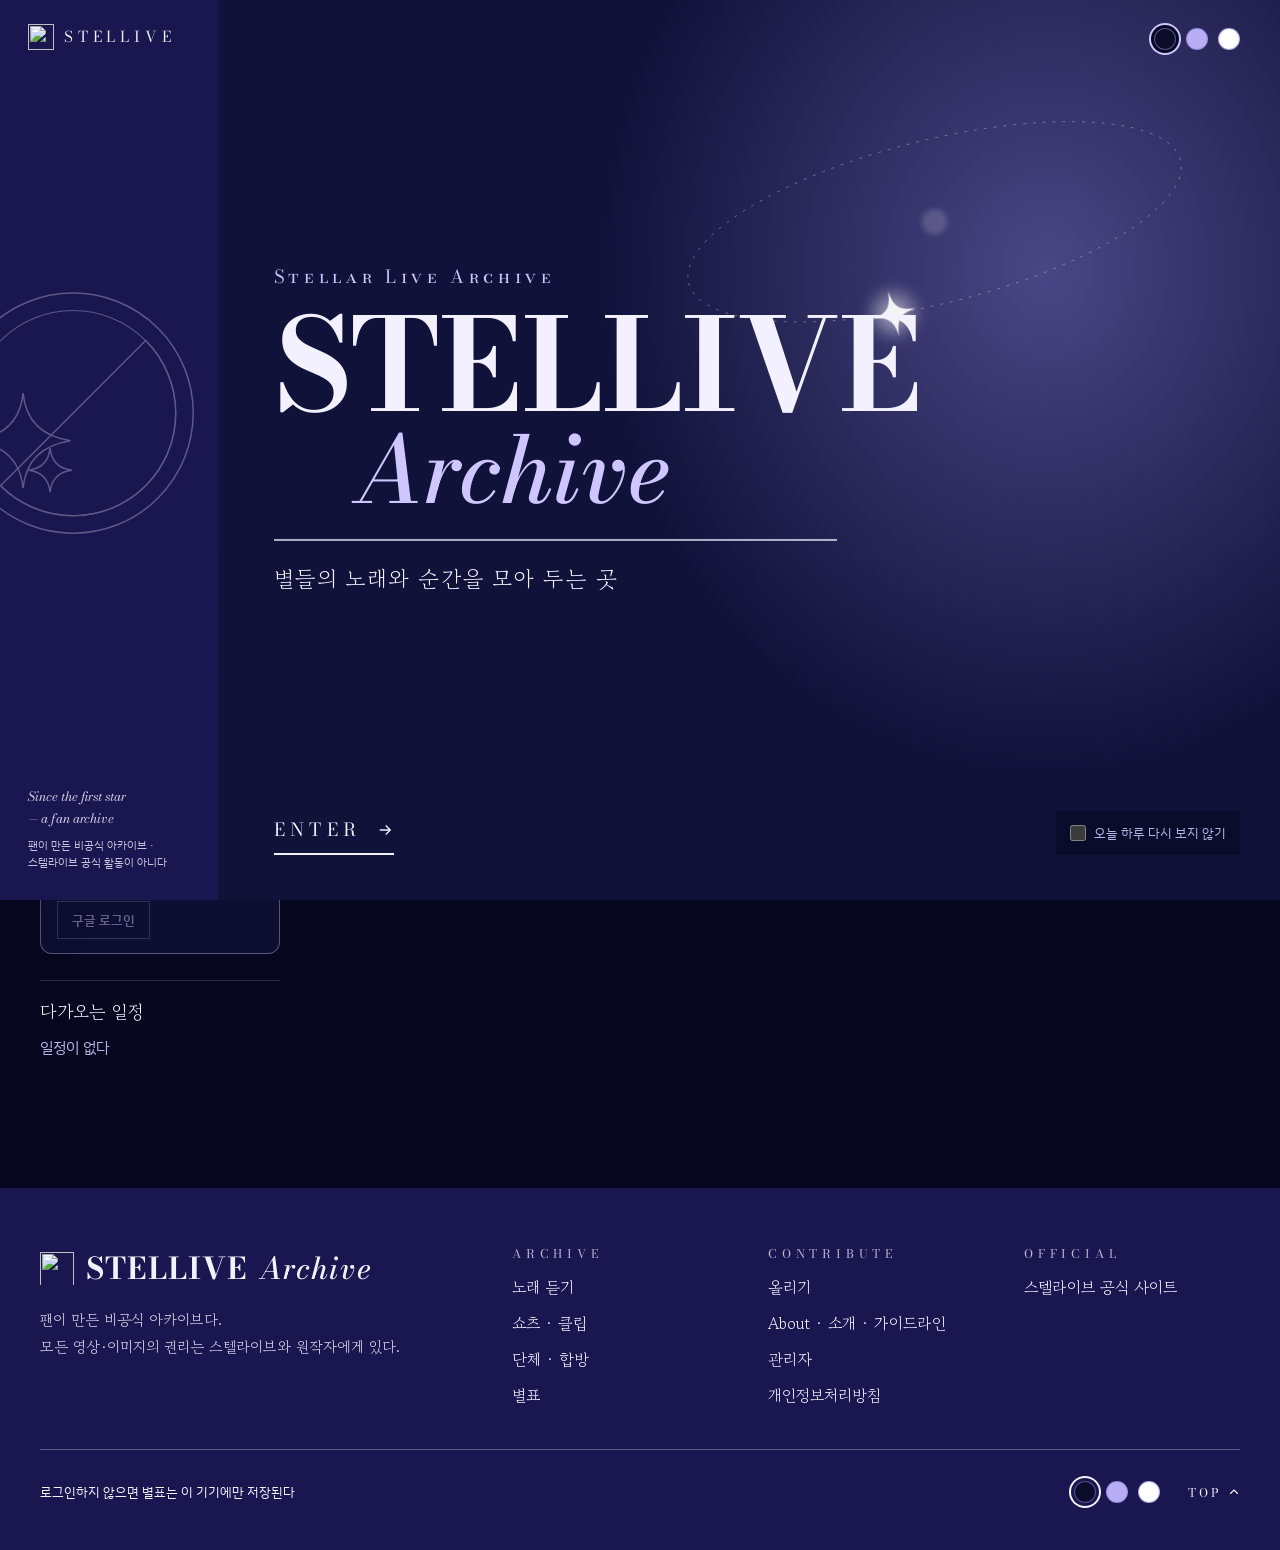
==== commit e038ff7e: "Stars download: fall back to split zips when folder saving is blocked; cache-bust scripts Co-Authore" ====
--- a/index.html
+++ b/index.html
@@ -10,9 +10,9 @@
 <link rel="preconnect" href="https://fonts.googleapis.com">
 <link rel="preconnect" href="https://fonts.gstatic.com" crossorigin>
 <link href="https://fonts.googleapis.com/css2?family=Bodoni+Moda:ital,opsz,wght@0,6..96,400..900;1,6..96,400..900&family=Gowun+Batang:wght@400;700&family=IBM+Plex+Sans+KR:wght@400;500;600&family=Noto+Sans+KR:wght@400;500;700&display=swap" rel="stylesheet">
-<link rel="stylesheet" href="assets/style.css">
+<link rel="stylesheet" href="assets/style.css?v=20261123b">
 <script src="config.js"></script>
-<script src="js/common.js"></script>
+<script src="js/common.js?v=20261123b"></script>
 </head>
 <body>
 <canvas id="sky" aria-hidden="true"></canvas>
@@ -175,11 +175,11 @@
   </form>
 </div>
 
-<script src="js/texts.js"></script>
-<script src="js/guide.js"></script>
-<script src="js/player.js"></script>
-<script src="js/dl.js"></script>
-<script src="js/app.js"></script>
-<script src="js/edit.js"></script>
+<script src="js/texts.js?v=20261123b"></script>
+<script src="js/guide.js?v=20261123b"></script>
+<script src="js/player.js?v=20261123b"></script>
+<script src="js/dl.js?v=20261123b"></script>
+<script src="js/app.js?v=20261123b"></script>
+<script src="js/edit.js?v=20261123b"></script>
 </body>
 </html>
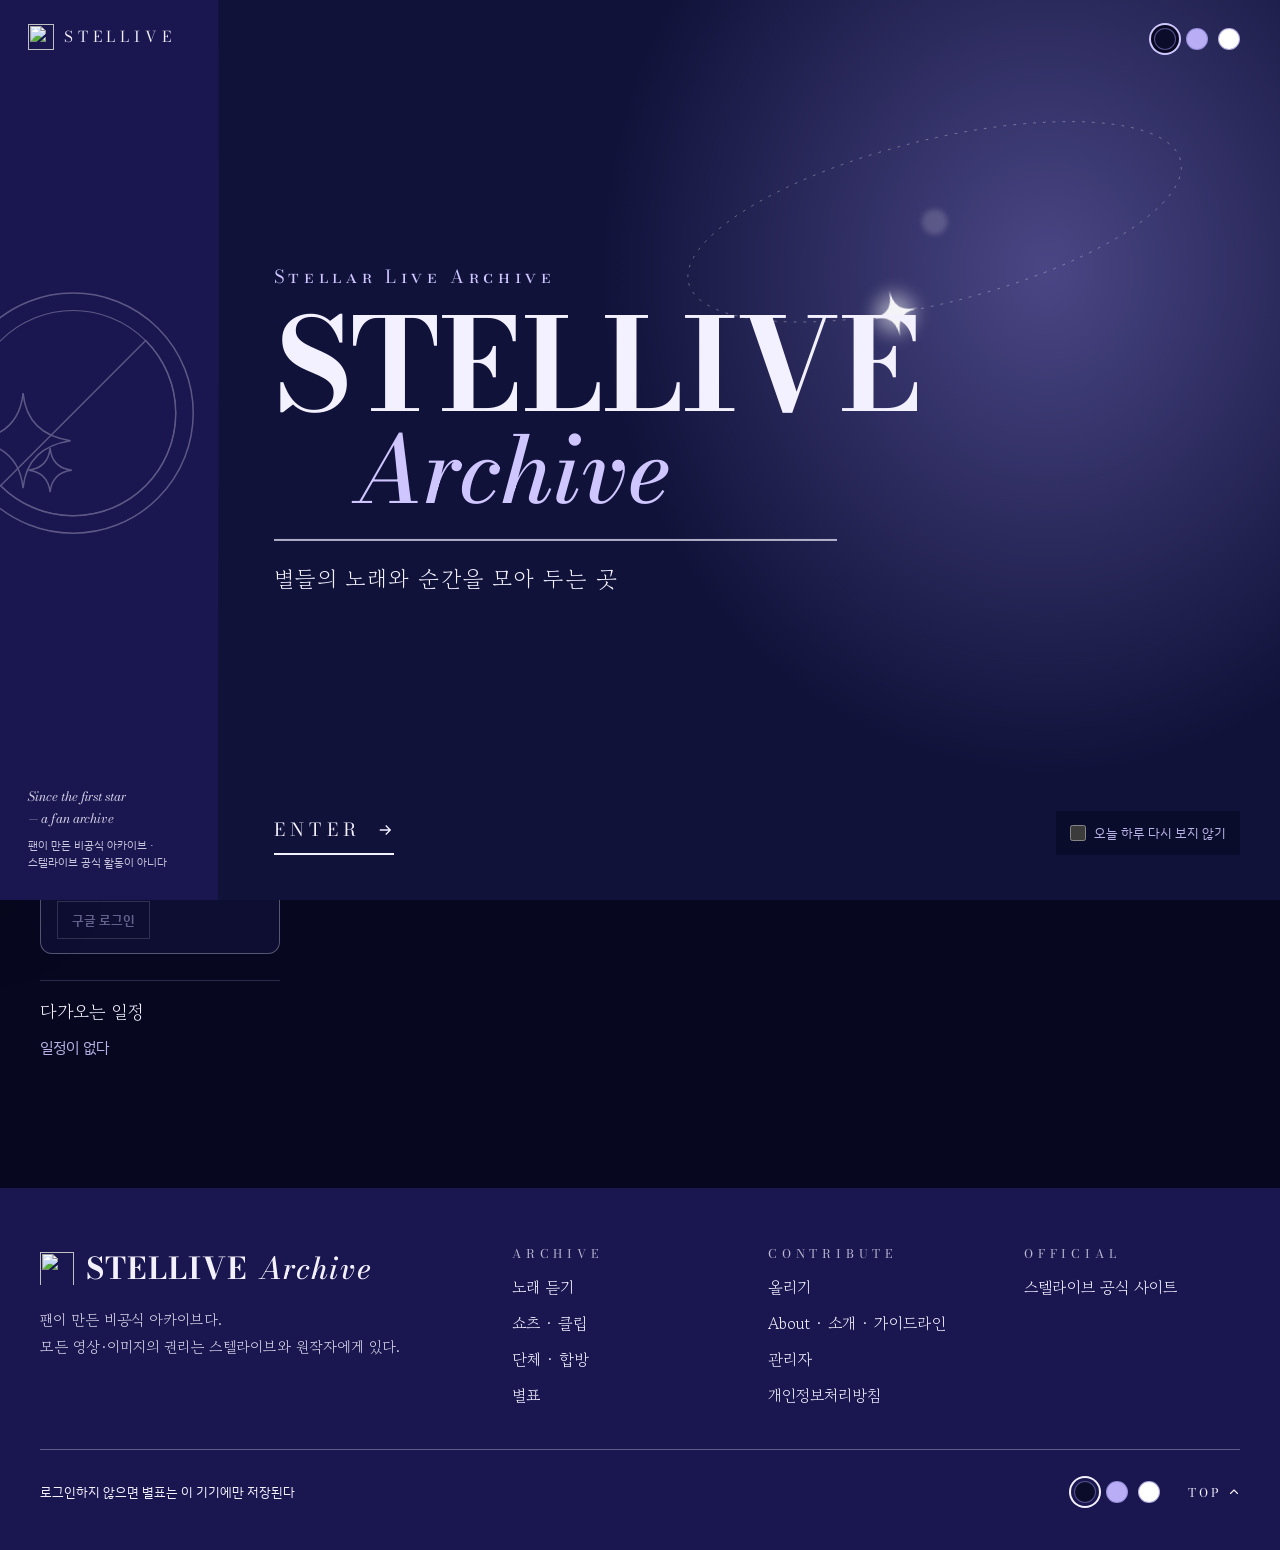
==== commit 94b287a8: "Phone/tablet layout: swipeable member deck, swipe between members, bottom tab bar, folded listen set" ====
--- a/index.html
+++ b/index.html
@@ -10,9 +10,9 @@
 <link rel="preconnect" href="https://fonts.googleapis.com">
 <link rel="preconnect" href="https://fonts.gstatic.com" crossorigin>
 <link href="https://fonts.googleapis.com/css2?family=Bodoni+Moda:ital,opsz,wght@0,6..96,400..900;1,6..96,400..900&family=Gowun+Batang:wght@400;700&family=IBM+Plex+Sans+KR:wght@400;500;600&family=Noto+Sans+KR:wght@400;500;700&display=swap" rel="stylesheet">
-<link rel="stylesheet" href="assets/style.css?v=20261123b">
+<link rel="stylesheet" href="assets/style.css?v=20261126a">
 <script src="config.js"></script>
-<script src="js/common.js?v=20261123b"></script>
+<script src="js/common.js?v=20261126a"></script>
 </head>
 <body>
 <canvas id="sky" aria-hidden="true"></canvas>
@@ -107,6 +107,7 @@
 </div>
 
 <!-- 아래 플레이어 -->
+<nav id="tabbar" aria-label="바로가기"></nav>
 <div id="player" hidden>
   <input id="pSeek" type="range" min="0" max="1000" value="0" aria-label="재생 위치">
   <div class="p-row">
@@ -175,11 +176,11 @@
   </form>
 </div>
 
-<script src="js/texts.js?v=20261123b"></script>
-<script src="js/guide.js?v=20261123b"></script>
-<script src="js/player.js?v=20261123b"></script>
-<script src="js/dl.js?v=20261123b"></script>
-<script src="js/app.js?v=20261123b"></script>
-<script src="js/edit.js?v=20261123b"></script>
+<script src="js/texts.js?v=20261126a"></script>
+<script src="js/guide.js?v=20261126a"></script>
+<script src="js/player.js?v=20261126a"></script>
+<script src="js/dl.js?v=20261126a"></script>
+<script src="js/app.js?v=20261126a"></script>
+<script src="js/edit.js?v=20261126a"></script>
 </body>
 </html>
--- a/assets/style.css
+++ b/assets/style.css
@@ -1143,3 +1143,125 @@
 #dlBox .dl-bar { height: 4px; border-radius: 4px; background: var(--line); overflow: hidden; }
 #dlBox .dl-bar i { display: block; height: 100%; width: 0; background: var(--accent); transition: width .3s; }
 #dlBox .btn { justify-self: end; }
+
+/* ══ 휴대폰 · 패드 ═══════════════════════════════════════════
+   (max-width: 820px), (hover: none) = 손가락으로 쓰는 화면. 크롬북 · PC 는 위 모양 그대로
+   ══════════════════════════════════════════════════════════ */
+
+/* 노래 듣기 설정: PC 는 그대로 펼쳐 두고, 휴대폰은 "재생 설정" 안에 접어 둔다 */
+.ls-set { display: flex; flex-wrap: wrap; gap: 6px; align-items: center; }
+.ls-set > summary { display: none; }
+.ls-in { display: contents; }
+
+/* 멤버 넘기기 카드 · 멤버 줄은 손가락 화면에서만 */
+.deck-sec, .pf-nav .pf-prev, .pf-row, .pf-next .ko { display: none; }
+
+@media (max-width: 820px), (hover: none) {
+  /* ── 홈: 기수별 카드 대신 넘기는 카드 ── */
+  #view > .gen { display: none; }
+  body.edit-on #view > .gen { display: flex; }
+  .deck-sec { display: block; position: relative; margin: 0 -16px; --dkw: min(72vw, 330px); }
+  .deck-sec::before { content: ''; position: absolute; inset: 70px 0 30px; z-index: -1; pointer-events: none;
+    background: radial-gradient(55% 50% at 50% 50%, color-mix(in srgb, var(--now, transparent) 45%, transparent), transparent 72%); filter: blur(24px); opacity: .9; }
+  .deck-h { display: flex; align-items: flex-end; justify-content: space-between; gap: 12px; padding: 0 16px 14px; }
+  .deck-h .sc { display: block; font-family: var(--bodoni); font-size: 11px; letter-spacing: .34em; color: var(--dim); margin-bottom: 4px; }
+  .deck-h .ko { font-family: var(--batang); font-size: 26px; font-weight: 700; }
+  .deck-n { font-family: var(--bodoni); font-size: 14px; color: var(--dim); letter-spacing: .08em; white-space: nowrap; }
+  .deck-n b { font-size: 30px; font-weight: 400; color: var(--fg); }
+  .deck-chips { display: flex; gap: 8px; overflow-x: auto; padding: 0 16px 16px; scrollbar-width: none; }
+  .deck-chips::-webkit-scrollbar, .deck::-webkit-scrollbar, .pf-row::-webkit-scrollbar, .tabs::-webkit-scrollbar { display: none; }
+  .deck-chips button { flex: none; min-height: 36px; padding: 6px 15px; border: 1px solid var(--line2); border-radius: 999px; font-size: 13px; color: var(--dim); transition: background .25s, color .25s, border-color .25s; }
+  .deck-chips button.on { color: var(--fg); border-color: var(--g); background: color-mix(in srgb, var(--g) 26%, transparent); }
+  .deck { display: flex; gap: 14px; overflow-x: auto; scroll-snap-type: x mandatory; overscroll-behavior-x: contain;
+    padding: 6px calc(50% - var(--dkw) / 2) 12px; scrollbar-width: none; -webkit-overflow-scrolling: touch; }
+  .dk-w { flex: none; width: var(--dkw); scroll-snap-align: center; display: flex; flex-direction: column; gap: 12px;
+    transform: scale(.9); opacity: .5; transition: transform .35s cubic-bezier(.2,.8,.3,1), opacity .35s; }
+  .dk-w.on { transform: none; opacity: 1; }
+  .dk { position: relative; display: block; aspect-ratio: 3 / 4; background: var(--c); overflow: hidden; box-shadow: 0 18px 40px -18px color-mix(in srgb, var(--c) 70%, #000); }
+  .dk::after { content: ''; position: absolute; inset: 0; z-index: 1; background: linear-gradient(180deg, transparent 52%, rgba(7,8,32,.72)); pointer-events: none; }
+  .dk .mc-ini { position: absolute; inset: 0; display: grid; place-items: center; font-family: var(--batang); font-size: 96px; color: rgba(7,8,32,.35); }
+  .dk-en { position: absolute; right: 10px; top: 14px; z-index: 2; writing-mode: vertical-rl; font-family: var(--bodoni); font-size: 13px; letter-spacing: .32em; color: #fff; text-shadow: 0 1px 6px rgba(0,0,0,.45); }
+  .dk-cap { position: absolute; left: 18px; right: 18px; bottom: 16px; z-index: 2; color: #fff; display: flex; flex-direction: column; gap: 2px; text-shadow: 0 2px 12px rgba(0,0,0,.45); }
+  .dk-cap small { font-family: var(--bodoni); font-size: 12px; letter-spacing: .2em; opacity: .9; }
+  .dk-cap b { font-family: var(--batang); font-size: 32px; font-weight: 700; line-height: 1.15; }
+  .dk-cap i { font-family: var(--bodoni); font-style: italic; font-size: 17px; opacity: .92; }
+  .dk.grad { background: var(--tile); filter: saturate(.6); }
+  .dk-w .mc-links { justify-content: center; margin: 0; }
+  .deck-ctl { display: flex; align-items: center; gap: 12px; padding: 2px 16px 0; }
+  .deck-bar { flex: 1; height: 2px; background: var(--line2); position: relative; overflow: hidden; }
+  .deck-bar i { position: absolute; left: 0; top: 0; height: 100%; background: var(--now, var(--accent)); transition: transform .3s, background-color .3s; }
+
+  /* ── 멤버 페이지: 위에 멤버 줄, 옆으로 밀면 넘어간다 ── */
+  .pf-nav .pf-home, .pf-next .en { display: none; }
+  .pf-nav .pf-prev { display: inline-flex; }
+  .pf-next .ko { display: inline; }
+  .pf-nav { font-family: var(--batang); font-size: 14px; letter-spacing: 0; color: var(--fg); margin-bottom: -54px; gap: 8px; }
+  .pf-nav > span { flex: 1; text-align: center; font-family: var(--bodoni); font-size: 11px; letter-spacing: .14em; color: var(--dim); }
+  .pf-nav a { gap: 4px; white-space: nowrap; }
+  .pf-nav svg { width: 16px; height: 16px; }
+  .pf-row { display: flex; gap: 6px; overflow-x: auto; margin: 0 -16px -50px; padding: 6px 16px 4px; scrollbar-width: none; scroll-behavior: smooth; }
+  .pf-row a { flex: none; width: 54px; display: flex; flex-direction: column; align-items: center; gap: 5px; opacity: .5; transition: opacity .2s; }
+  .pf-row a.on { opacity: 1; }
+  .pf-row .av { width: 42px; height: 42px; font-size: 16px; box-shadow: 0 0 0 2px var(--bg); }
+  .pf-row a.on .av { box-shadow: 0 0 0 2px var(--bg), 0 0 0 4px var(--c); }
+  .pf-row small { font-size: 11px; color: var(--dim); white-space: nowrap; }
+  .pf-row a.on small { color: var(--fg); font-weight: 600; }
+  .pf-card { transition: transform .22s ease, opacity .22s ease; touch-action: pan-y; }
+  .pf-card.in-r { animation: pfInR .38s cubic-bezier(.2,.8,.3,1); }
+  .pf-card.in-l { animation: pfInL .38s cubic-bezier(.2,.8,.3,1); }
+  .tabs { flex-wrap: nowrap; overflow-x: auto; gap: 0 22px; margin-left: -16px; margin-right: -16px; padding: 0 16px; scrollbar-width: none; }
+  .tabs a { flex: none; min-height: 50px; }
+  .tabs a .ko { font-size: 18px; }
+
+  /* ── 노래 듣기 설정 접기 ── */
+  .ls-set { flex-basis: 100%; display: block; margin-top: 4px; }
+  .ls-set > summary { display: inline-flex; align-items: center; gap: 6px; list-style: none; cursor: pointer; min-height: 36px; padding: 6px 14px; border: 1px solid var(--line2); border-radius: 999px; font-size: 13px; color: var(--dim); }
+  .ls-set > summary::-webkit-details-marker { display: none; }
+  .ls-set > summary::after { content: ''; width: 7px; height: 7px; border: solid currentColor; border-width: 0 1.5px 1.5px 0; transform: rotate(45deg) translateY(-2px); transition: transform .2s; }
+  .ls-set[open] > summary::after { transform: rotate(-135deg) translateY(-1px); }
+  .ls-in { display: flex; flex-wrap: wrap; gap: 6px; align-items: center; margin-top: 10px; }
+}
+@keyframes pfInR { from { transform: translateX(36%); opacity: 0; } }
+@keyframes pfInL { from { transform: translateX(-36%); opacity: 0; } }
+
+/* 패드: 카드가 2~3장 보이게 */
+@media (hover: none) and (min-width: 600px) { .deck-sec { --dkw: min(42vw, 340px); margin: 0 -16px; } }
+@media (hover: none) and (min-width: 1000px) { .deck-sec { --dkw: min(28vw, 320px); } }
+
+/* ── 휴대폰: 아래 탭 ── 미니 플레이어는 그 위에 */
+#tabbar { display: none; }
+@media (max-width: 820px) {
+  body { --tabbar: calc(58px + env(safe-area-inset-bottom)); --player: var(--tabbar); }
+  body.has-player { --player: calc(64px + var(--tabbar)); }
+  #player { bottom: var(--tabbar); height: calc(var(--player) - var(--tabbar)); }
+  #tabbar { display: flex; position: fixed; left: 0; right: 0; bottom: 0; z-index: 57; height: var(--tabbar); padding-bottom: env(safe-area-inset-bottom);
+    background: var(--bar); border-top: 1px solid var(--line); backdrop-filter: blur(16px); -webkit-backdrop-filter: blur(16px); }
+  #tabbar a { flex: 1; display: flex; flex-direction: column; align-items: center; justify-content: center; gap: 3px; color: var(--mute); font-size: 10.5px; letter-spacing: .02em; -webkit-tap-highlight-color: transparent; }
+  #tabbar a svg { width: 22px; height: 22px; transition: transform .2s; }
+  #tabbar a.on { color: var(--fg); font-weight: 600; }
+  #tabbar a.on svg { color: var(--accent); transform: translateY(-1px); }
+  body.edit-on #tabbar { display: none; }
+}
+
+/* 방송 일정: 휴대폰은 주 보기를 세로 목록으로 (칸이 좁아 글자가 안 보여서) · 멤버 버튼은 한 줄로 밀어서 */
+.sch-wd { display: none; }
+@media (max-width: 820px), (hover: none) {
+  .sch-chips { flex-basis: 100%; display: flex; flex-wrap: nowrap; overflow-x: auto; gap: 6px; margin: 0 -16px; padding: 0 16px 2px; scrollbar-width: none; }
+  .sch-chips::-webkit-scrollbar { display: none; }
+  .sch-chips .chip { flex: none; }
+}
+@media (max-width: 600px) {
+  .sch-week .sch-dow { display: none; }
+  .sch-week .sch-grid { grid-template-columns: 1fr; }
+  .sch-week .sch-cd { min-height: 0; display: grid; grid-template-columns: 52px 1fr; column-gap: 12px; row-gap: 6px; padding: 12px 10px; border-right: 0; }
+  .sch-week .sch-cd > .n { grid-row: 1; grid-column: 1; display: flex; flex-direction: column; align-items: flex-start; font-size: 22px; line-height: 1; }
+  .sch-week .sch-cd > *:not(.n) { grid-column: 2; }
+  .sch-week .sch-cd > .n + * { grid-row: 1; }
+  .sch-wd { display: block; font-size: 11px; color: var(--dim); margin-top: 4px; letter-spacing: .08em; }
+  .sch-week .sch-ev .sch-tx { display: block; font-size: 13px; }
+  .sch-week .sch-empty { align-self: center; }
+}
+@media (max-width: 600px) {
+  .sch-week .sch-cd.today > .n { background: none; color: var(--accent); width: auto; height: auto; border-radius: 0; font-weight: 700; }
+  .sch-week .sch-cd.today > .n .sch-wd { color: var(--accent); }
+}
